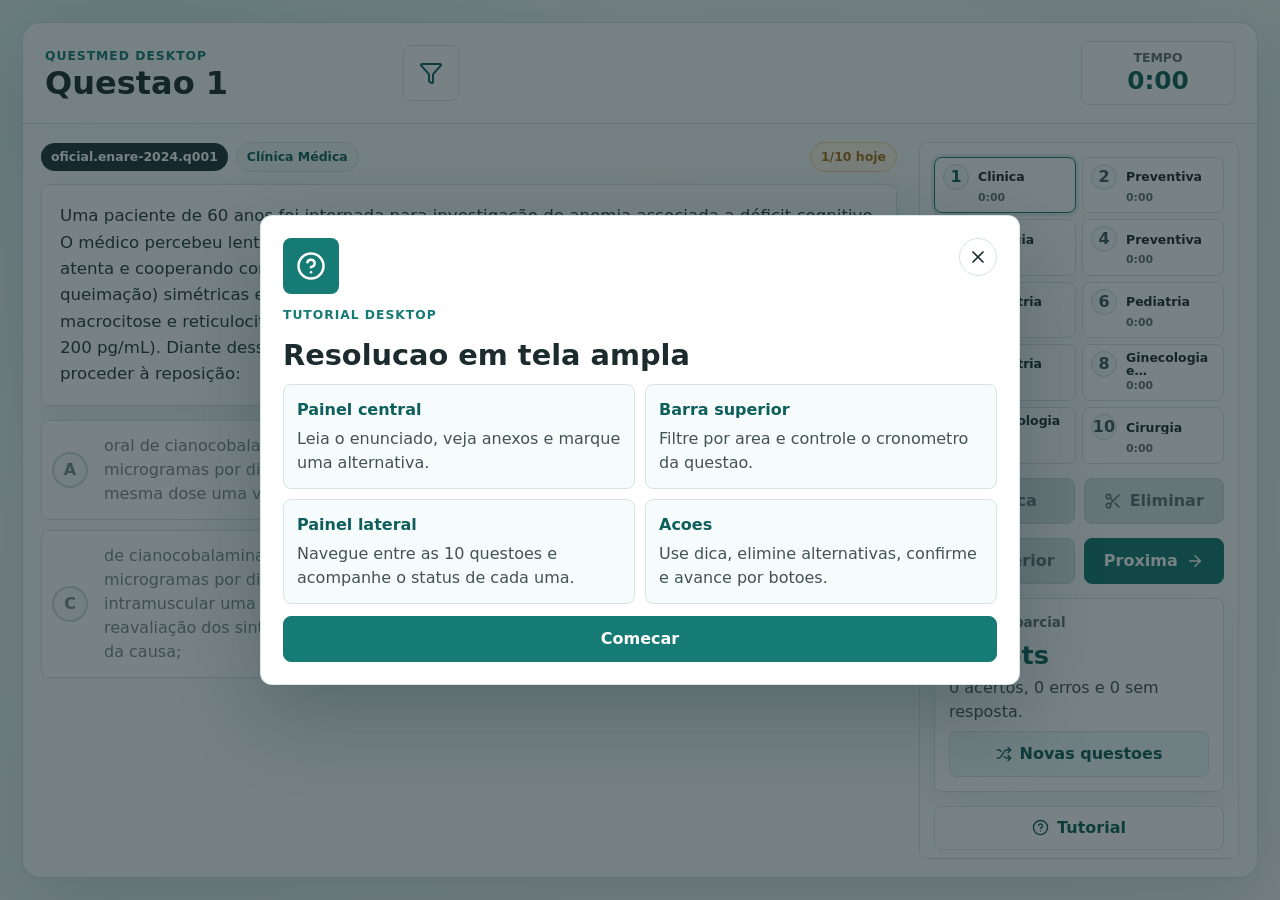
==== docs/desktop/index.html @ 98b10a4d "Add files via upload" ====
<!doctype html>
<html lang="pt-BR">
  <head>
    <meta charset="UTF-8" />
    <meta name="viewport" content="width=device-width, initial-scale=1.0, viewport-fit=cover" />
    <meta name="theme-color" content="#f7fbfb" />
    <title>QuestMED</title>
    <script type="module" crossorigin src="../assets/index-DhDldPSs.js"></script>
    <link rel="stylesheet" crossorigin href="../assets/index-qdGxfHMU.css">
  </head>
  <body>
    <div id="root"></div>
  </body>
</html>
---- docs/assets/index-qdGxfHMU.css ----
:root{color:#1c2b2e;background:#eef6f5;font-family:Inter,ui-sans-serif,system-ui,-apple-system,BlinkMacSystemFont,Segoe UI,sans-serif;font-synthesis:none;line-height:1.5;text-rendering:optimizeLegibility;-webkit-font-smoothing:antialiased;--bg: #f7fbfb;--panel: #ffffff;--panel-strong: #edf7f5;--ink: #1c2b2e;--muted: #607174;--line: #d6e5e2;--primary: #167a75;--primary-dark: #0e5f5c;--success: #1f8a5b;--danger: #c94b4b;--warning: #a66f17;--shadow: 0 24px 70px rgba(24, 73, 78, .16)}*{box-sizing:border-box}html,body,#root{height:100%;min-height:100%;overflow:hidden}body{margin:0;position:fixed;width:100%}button{cursor:pointer;font:inherit}button:disabled{cursor:not-allowed}a,summary,[role=button],[role=menuitemradio],input[type=checkbox],input[type=radio],input[type=range],select{cursor:pointer}input,textarea{cursor:text}.secure-surface{-webkit-touch-callout:none;-webkit-user-select:none;user-select:none}.app-shell{height:100dvh;min-height:100dvh;background:radial-gradient(circle at top left,rgba(54,170,157,.18),transparent 34rem),linear-gradient(145deg,#f6fbfb,#edf6f3 48%,#f8faf8);color:var(--ink);display:flex;justify-content:center;padding:0}.phone-stage{width:min(100%,460px);height:100dvh;min-height:0;background:var(--bg);display:flex;flex-direction:column;position:relative;overflow:hidden;padding:calc(14px + env(safe-area-inset-top)) 18px calc(22px + env(safe-area-inset-bottom));overscroll-behavior:contain;touch-action:pan-y}.topbar{display:flex;align-items:flex-start;justify-content:space-between;gap:10px;padding-top:4px;flex:0 0 auto}.eyebrow{color:var(--primary);font-size:.77rem;font-weight:800;letter-spacing:.08em;margin:0 0 2px;text-transform:uppercase}h1,h2{letter-spacing:0;margin:0}h1{font-size:1.95rem;line-height:1}h2{font-size:1.35rem;line-height:1.15}.floating-tools{align-items:center;display:grid;gap:6px;grid-template-columns:40px 40px 40px minmax(88px,auto);flex:0 0 auto;z-index:2}.floating-tool-button,.timer-card{align-items:center;background:#ffffffc2;-webkit-backdrop-filter:blur(14px);backdrop-filter:blur(14px);border:1px solid rgba(214,229,226,.88);border-radius:8px;box-shadow:0 10px 26px #1f68691a;color:var(--primary-dark);display:flex;justify-content:center;min-height:46px;padding:8px 10px}.floating-tool-button{aspect-ratio:1;min-width:0;position:relative;transition:background .16s ease,border-color .16s ease,color .16s ease,transform .16s ease}.floating-tool-button:disabled{color:#a5b3b4;opacity:.62}.floating-tool-button:not(:disabled):active{transform:translateY(1px)}.floating-tool-button.active{background:#e5f5f3;border-color:#77bcb6;color:var(--primary-dark)}.help-tool-button{background:#f8fbfb;color:#40595d}.timer-card{font-size:1.05rem;font-weight:800;gap:6px;min-width:92px;position:relative;transition:background .16s ease,border-color .16s ease,color .16s ease,transform .16s ease;z-index:2}.timer-card.expired{color:var(--danger)}.timer-card.paused{background:var(--primary);border-color:var(--primary);color:#fff}.timer-card:not(:disabled):active{transform:translateY(1px)}.question-feed{flex:1;min-height:0;overflow:hidden;position:relative}.question-feed:after{background:#f7fbfb2e;content:"";inset:0;opacity:0;pointer-events:none;position:absolute;transition:opacity .12s ease;z-index:3}.question-feed-track{height:100%;position:relative;transition:filter .12s ease,opacity .12s ease;will-change:transform}.phone-stage.is-feed-moving .question-feed:after{opacity:1}.phone-stage.is-feed-moving .question-feed-track{filter:blur(3px);opacity:.88}.phone-stage.is-timer-paused .feed-page.active .topbar>div:first-child,.phone-stage.is-timer-paused .feed-page.active .floating-tool-button,.phone-stage.is-timer-paused .feed-page.active .question-page-scroll{filter:blur(4px);opacity:.48;pointer-events:none}.phone-stage.is-timer-paused .feed-page.active .timer-card{box-shadow:0 18px 46px #167a754d;font-size:1.35rem;gap:10px;left:50%;min-height:74px;min-width:174px;opacity:1;padding:18px 24px;position:fixed;top:50%;transform:translate(-50%,-50%);z-index:35}.phone-stage.is-timer-paused .feed-page.active .timer-card svg{height:26px;width:26px}.feed-page-slot{inset:0;position:absolute}.feed-page{display:flex;flex-direction:column;height:100%;min-height:0}.feed-page.neighbor{pointer-events:none}.result-feed-page{background:var(--bg)}.question-page-scroll{flex:1;height:auto;min-height:0;overflow-y:auto;overscroll-behavior:contain;padding-bottom:calc(10px + env(safe-area-inset-bottom));padding-top:12px;scrollbar-width:none;touch-action:pan-y}.question-page-scroll::-webkit-scrollbar{display:none}.area-filter-control{align-items:center;display:flex;gap:5px;margin:0 -4px 12px;overflow-x:auto;padding:0 4px 4px;scrollbar-width:none}.area-filter-control::-webkit-scrollbar{display:none}.area-filter-icon{align-items:center;background:#ffffffe0;border:1px solid var(--line);border-radius:8px;color:var(--primary-dark);display:inline-flex;flex:0 0 auto;height:34px;justify-content:center;width:32px}.area-filter-control button{background:#ffffffd1;border:1px solid var(--line);border-radius:8px;color:#40595d;flex:0 0 auto;font-size:.78rem;font-weight:800;line-height:1;min-height:34px;padding:9px 8px;transition:background .16s ease,border-color .16s ease,color .16s ease,transform .16s ease;white-space:nowrap}.area-filter-control button:not(:disabled):active{transform:translateY(1px)}.area-filter-control button.active{background:var(--primary);border-color:var(--primary);color:#fff}.result-page-scroll{display:flex;flex:1;flex-direction:column;gap:16px;min-height:0;overflow-y:auto;overscroll-behavior:contain;padding-bottom:calc(10px + env(safe-area-inset-bottom));scrollbar-width:none;touch-action:pan-y}.result-page-scroll::-webkit-scrollbar{display:none}.meta-row{align-items:center;display:flex;flex-wrap:wrap;gap:8px;margin:0 0 14px}.id-pill,.theme-pill,.area-pill,.progress-pill,.hint-penalty-pill{border-radius:999px;font-size:.78rem;font-weight:750;line-height:1;padding:8px 10px;white-space:nowrap}.id-pill{background:#1d3437;color:#fff}.theme-pill{background:#e9f8f4;border:1px solid #b9ded5;color:#0d6658}.area-pill{background:var(--panel-strong);border:1px solid var(--line);color:var(--primary-dark)}.progress-pill{background:#fff6e6;border:1px solid #efd49c;color:var(--warning);margin-left:auto}.hint-penalty-pill{background:#fff4df;border:1px solid #efc878;color:#8c5a08}.question-card{background:var(--panel);border:1px solid var(--line);border-radius:8px;box-shadow:0 14px 36px #1d535314;color:#243c40;font-size:1.02rem;margin-bottom:18px;padding:18px}.question-card p{margin:0}.options-list{display:grid;gap:12px}.option-button{align-items:center;background:#fff;border:1px solid var(--line);border-radius:8px;color:var(--ink);display:grid;grid-template-columns:46px 1fr;min-height:72px;padding:12px 14px 12px 10px;text-align:left;transition:border-color .16s ease,box-shadow .16s ease,transform .16s ease,background .16s ease;width:100%}.option-button:not(:disabled):active{transform:scale(.99)}.option-button.selected{background:#edf8f7;border-color:var(--primary);box-shadow:0 0 0 3px #167a7524}.option-button.correct{background:#eef9f2;border-color:var(--success);box-shadow:0 0 0 3px #1f8a5b24}.option-button.incorrect{background:#fff1f1;border-color:var(--danger);box-shadow:0 0 0 3px #c94b4b1f}.option-button.eliminated{background:#f1f4f4;color:#8b9a9d;opacity:.64;text-decoration:line-through}.option-button.locked:not(.correct):not(.incorrect){color:#78898c}.option-letter{align-items:center;aspect-ratio:1;background:#f4faf9;border:2px solid #c9dcda;border-radius:50%;display:inline-flex;font-weight:850;justify-content:center;width:36px}.selected .option-letter,.correct .option-letter{background:var(--primary);border-color:var(--primary);color:#fff}.incorrect .option-letter{background:var(--danger);border-color:var(--danger);color:#fff}.feedback-zone{display:grid;gap:10px;margin-top:16px;scroll-margin-top:90px}.result-card,.score-mini-card,.video-prompt-card,.explanation-card,.score-card{background:#fff;border:1px solid var(--line);border-radius:8px;box-shadow:0 12px 28px #1d535314;padding:14px}.result-card{align-items:center;display:flex;gap:12px}.result-card.correct{color:var(--success)}.result-card.incorrect{color:var(--danger)}.result-card.expired{color:var(--warning)}.result-card p{align-items:center;color:var(--ink);display:grid;gap:10px;grid-template-columns:auto 1fr;margin:0;width:100%}.result-badge{border-radius:6px;color:#fff;display:inline-block;font-size:1.05rem;font-weight:900;letter-spacing:0;line-height:1;min-width:138px;padding:12px 16px;text-align:center}.result-card p span{min-width:0}.result-badge.correct{background:var(--success)}.result-badge.incorrect{background:var(--danger)}.result-badge.neutral{background:var(--warning)}.score-mini-card{align-items:center;display:flex;justify-content:space-between;gap:12px}.score-mini-card span{color:var(--muted);font-size:.88rem}.score-mini-card strong{color:var(--primary-dark)}.video-prompt-card{align-items:center;display:flex;gap:12px;justify-content:space-between}.video-prompt-card strong{color:var(--ink);font-size:1.05rem;line-height:1.2;min-width:0}.video-prompt-card button,.primary-wide-button{align-items:center;border:1px solid var(--line);border-radius:8px;display:inline-flex;font-weight:800;gap:8px;justify-content:center;min-height:44px;padding:10px 12px}.video-prompt-card button,.primary-wide-button{background:var(--primary);border-color:var(--primary);color:#fff}.secondary-wide-button{align-items:center;background:#fff;border:1px solid var(--line);border-radius:8px;color:var(--primary-dark);display:inline-flex;font-weight:800;gap:8px;justify-content:center;min-height:44px;padding:10px 12px}.video-prompt-card button{flex:0 0 auto;min-width:150px}.video-prompt-card button:disabled{background:#d7e4e2;border-color:#c6d7d4;color:#607174;cursor:not-allowed}.explanation-text{display:grid;gap:10px}.explanation-card p{color:#425356;font-size:.98rem;line-height:1.58;margin:0}.explanation-card strong{color:var(--ink)}.floating-confirm-button{align-items:center;background:var(--primary);border-color:var(--primary);border-radius:999px;border-style:solid;border-width:1px;bottom:calc(18px + env(safe-area-inset-bottom));box-shadow:0 14px 34px #167a7542;color:#fff;display:inline-flex;justify-content:center;min-height:64px;padding:0;position:fixed;right:calc(18px + env(safe-area-inset-right));width:64px;z-index:12}.floating-confirm-button:disabled{background:#d7e4e2;border-color:#c6d7d4;color:#607174;cursor:not-allowed}.first-question-scroll-hint{align-items:center;animation:firstQuestionHintIn .42s ease-out both;background:#1d3437f0;border:1px solid rgba(255,255,255,.16);border-radius:8px;bottom:calc(18px + env(safe-area-inset-bottom));box-shadow:0 18px 44px #122b2e47;color:#fff;display:grid;gap:2px;justify-items:center;left:50%;max-width:calc(100% - 36px);min-width:188px;padding:13px 16px 12px;pointer-events:none;position:fixed;transform:translate(-50%);z-index:34}.second-question-scroll-hint{bottom:auto;top:calc(18px + env(safe-area-inset-top))}.first-question-scroll-hint strong{font-size:.94rem;line-height:1.1}.first-question-scroll-hint p{color:#ffffffc7;font-size:.78rem;font-weight:700;line-height:1.1;margin:0}.scroll-hint-phone{align-items:center;border:2px solid rgba(255,255,255,.72);border-radius:999px;display:flex;height:44px;justify-content:center;margin-bottom:4px;width:24px}.scroll-hint-phone span{background:#fff;border-radius:999px;height:8px;width:8px}.scroll-hint-up span{animation:firstQuestionScrollDotUp 1.15s ease-in-out infinite}.scroll-hint-down span{animation:firstQuestionScrollDotDown 1.15s ease-in-out infinite}@keyframes firstQuestionHintIn{0%{opacity:0;transform:translate(-50%,12px) scale(.96)}to{opacity:1;transform:translate(-50%) scale(1)}}@keyframes firstQuestionScrollDotUp{0%,to{opacity:.58;transform:translateY(12px)}48%{opacity:1;transform:translateY(-12px)}}@keyframes firstQuestionScrollDotDown{0%,to{opacity:.58;transform:translateY(-12px)}48%{opacity:1;transform:translateY(12px)}}.tutorial-layer{inset:0;pointer-events:auto;position:fixed;z-index:80}.tutorial-dim{background:#0c1e219e;inset:0;position:absolute}.tutorial-target-ring{border:2px solid #ffffff;border-radius:14px;box-shadow:0 0 0 9999px #0c1e218a,0 0 0 7px #2ca7a03d,0 18px 48px #0616184d;pointer-events:none;position:fixed;transition:height .18s ease,left .18s ease,top .18s ease,width .18s ease;z-index:82}.tutorial-card{background:#fff;border:1px solid rgba(214,229,226,.98);border-radius:8px;box-shadow:0 26px 70px #071a1c4d;color:var(--ink);display:grid;gap:10px;max-width:calc(100vw - 32px);padding:16px;position:fixed;width:340px;z-index:84}.tutorial-step-count{color:var(--primary);font-size:.76rem;font-weight:900;line-height:1}.tutorial-card h2{color:var(--ink);font-size:1.25rem}.tutorial-card p{color:#425356;font-size:.95rem;line-height:1.45;margin:0}.tutorial-actions{align-items:center;display:flex;gap:10px;justify-content:space-between;margin-top:4px}.tutorial-actions div{display:flex;gap:8px}.tutorial-text-button,.tutorial-secondary-button,.tutorial-primary-button{border-radius:8px;font-weight:850;min-height:40px;padding:8px 12px}.tutorial-text-button{background:transparent;border:0;color:var(--muted)}.tutorial-secondary-button{background:#f3f8f7;border:1px solid var(--line);color:var(--primary-dark)}.tutorial-secondary-button:disabled{color:#9aabad;cursor:not-allowed}.tutorial-primary-button{background:var(--primary);border:1px solid var(--primary);color:#fff}.tutorial-swipe-gesture{align-items:center;border:2px solid rgba(255,255,255,.96);border-radius:999px;display:flex;height:112px;justify-content:center;left:50%;pointer-events:none;position:fixed;top:50%;transform:translate(-50%,-50%);width:52px;z-index:83}.tutorial-swipe-gesture span{background:#fff;border-radius:999px;height:18px;width:18px;animation:tutorialSwipe 1.3s ease-in-out infinite}@keyframes tutorialSwipe{0%,to{transform:translateY(28px)}48%{transform:translateY(-28px)}}.modal-backdrop{align-items:center;background:#13252775;display:flex;inset:0;justify-content:center;padding:18px;position:fixed;z-index:30}.hint-modal,.video-modal{background:#fff;border:1px solid rgba(218,233,230,.95);border-radius:8px;box-shadow:0 28px 80px #0d262842;color:var(--ink)}.hint-modal{display:grid;gap:18px;max-width:380px;padding:26px 28px 28px;text-align:left;width:min(100%,380px)}.hint-modal-header{align-items:center;border-bottom:2px solid var(--line);display:flex;gap:14px;padding-bottom:16px}.hint-modal-header svg{color:var(--warning);flex:0 0 auto}.hint-modal-header h2,.hint-modal p{margin:0}.hint-modal-header h2{color:var(--warning);font-size:2.35rem;line-height:1}.hint-modal p{color:#425356;font-size:1rem;line-height:1.62}.video-modal{display:grid;gap:12px;max-height:calc(100vh - 32px);padding:14px;position:relative;width:min(100%,360px)}.close-modal-button{align-items:center;background:#ffffffe6;border:1px solid var(--line);border-radius:999px;color:var(--ink);display:inline-flex;height:38px;justify-content:center;position:absolute;right:22px;top:22px;width:38px;z-index:2}.video-frame-wrap{aspect-ratio:9 / 16;background:#0f2023;border-radius:8px;min-height:320px;overflow:hidden;width:100%}.video-frame-wrap iframe{border:0;height:100%;width:100%}.security-toast{align-items:center;background:#1d3437f0;border:1px solid rgba(255,255,255,.18);border-radius:8px;box-shadow:0 16px 36px #142b2d47;color:#fff;display:flex;gap:10px;left:50%;max-width:calc(100vw - 32px);padding:12px 14px;position:fixed;top:calc(78px + env(safe-area-inset-top));transform:translate(-50%);width:min(420px,calc(100vw - 32px));z-index:40}.security-toast span{font-size:.9rem}.classroom-shell{background:linear-gradient(180deg,#f7fbfbf0,#edf6f3fa),radial-gradient(circle at 12% 0%,rgba(22,122,117,.14),transparent 32rem);color:var(--ink);height:100dvh;overflow-y:auto;padding:24px}.classroom-dashboard{display:grid;gap:18px;margin:0 auto;max-width:1180px;padding-bottom:34px;position:relative}.classroom-header .stats-title-row{justify-content:center}.classroom-header .stats-title-row>div{display:grid;gap:2px}.classroom-search-panel{grid-template-columns:minmax(180px,auto) 1fr}.classroom-layout{align-items:start;display:grid;gap:14px;grid-template-columns:minmax(300px,.88fr) minmax(0,1.45fr)}.classroom-question-list-panel{display:flex;flex-direction:column;max-height:calc(100dvh - 206px);overflow:hidden;padding:16px;position:sticky;top:18px}.classroom-list-header{align-items:center;display:flex;gap:12px;justify-content:space-between;margin-bottom:12px}.classroom-list-header h2{font-size:1.12rem}.classroom-list-header span{color:var(--muted);font-size:.82rem;font-weight:800}.classroom-question-list{display:grid;gap:8px;min-height:0;overflow-y:auto;padding-right:4px}.classroom-question-list button{background:#f8fbfb;border:1px solid var(--line);border-radius:8px;color:var(--ink);display:grid;gap:4px;min-height:92px;padding:12px;text-align:left}.classroom-question-list button.selected,.classroom-question-list button:hover{background:#edf8f7;border-color:#77bcb6;box-shadow:0 0 0 3px #167a751c}.classroom-question-list strong{color:var(--primary-dark);font-size:.95rem}.classroom-question-list span{color:var(--warning);font-size:.78rem;font-weight:850}.classroom-question-list em{color:#425356;display:-webkit-box;font-size:.87rem;font-style:normal;line-height:1.35;overflow:hidden;-webkit-box-orient:vertical;-webkit-line-clamp:2}.classroom-question-workspace{min-width:0}.classroom-question-card{font-size:1.05rem;line-height:1.65}.classroom-options-list .option-button{min-height:82px}.classroom-feedback-zone{margin-bottom:86px}.classroom-explanation-button{justify-self:start;min-width:188px}.classroom-explanation-available{background:#e9fbf3;border-color:#0f766e38;color:#0f766e}.classroom-explanation-pending{background:#fff7e8;border-color:#a66f1742;color:#9a5d05}.classroom-statistics-card{display:grid;gap:12px}.classroom-statistics-card h2{font-size:1.08rem}.classroom-confirm-button{right:max(calc((100vw - 1180px)/2 + 24px),24px)}.classroom-discussion-backdrop{background:#13252761;inset:0;padding:0;position:fixed;z-index:90}.classroom-discussion-modal{background:#fff;color:var(--ink);height:100dvh;overflow-y:auto;position:relative;width:100vw}.classroom-discussion-modal .close-modal-button{right:calc(18px + env(safe-area-inset-right));top:calc(18px + env(safe-area-inset-top))}.classroom-discussion-content{display:grid;gap:18px;margin:0 auto;max-width:980px;padding:max(72px,calc(42px + env(safe-area-inset-top))) 24px 44px}.classroom-discussion-header{display:grid;gap:10px}.classroom-discussion-header h2{color:var(--ink);font-size:clamp(2rem,5vw,4rem);line-height:1.02;max-width:820px}.classroom-discussion-header p{color:#425356;font-size:1.08rem;line-height:1.65;margin:0;max-width:760px}.classroom-explanation-tags{display:flex;flex-wrap:wrap;gap:8px}.classroom-explanation-tags span{background:#eef8f8;border:1px solid rgba(33,115,112,.18);border-radius:999px;color:var(--primary-dark);font-size:.82rem;font-weight:800;line-height:1;padding:8px 11px}.classroom-discussion-grid{display:grid;gap:12px}.classroom-discussion-section{align-items:start;background:#f8fbfb;border:1px solid var(--line);border-radius:8px;display:grid;gap:14px;grid-template-columns:46px 1fr;padding:18px}.classroom-discussion-section>span{align-items:center;aspect-ratio:1;background:var(--primary);border-radius:50%;color:#fff;display:inline-flex;font-weight:900;justify-content:center;width:42px}.classroom-discussion-section h3{color:var(--primary-dark);font-size:1.14rem;line-height:1.2;margin:0 0 6px}.classroom-discussion-section p{color:#425356;line-height:1.62;margin:0}.classroom-discussion-note{background:#fff7e8;border:1px solid rgba(166,111,23,.26);border-radius:8px;color:#5c3d09;display:grid;gap:4px;padding:16px}.classroom-discussion-note strong{color:var(--warning)}.classroom-discussion-note p{margin:0}.classroom-discussion-empty{background:#f8fbfb;border-color:var(--line);color:#425356}.classroom-discussion-empty strong{color:var(--primary-dark)}.finished-stage{gap:16px;overflow:hidden}.finish-hero{align-items:center;display:flex;gap:14px;padding-top:24px}.finish-hero strong{color:var(--primary-dark);font-size:1.75rem;line-height:1}.finish-icon{align-items:center;background:#e6f6f3;border:1px solid #b9dfda;border-radius:8px;color:var(--primary);display:inline-flex;height:58px;justify-content:center;width:58px}.summary-grid{display:grid;gap:10px;grid-template-columns:repeat(2,1fr)}.summary-grid div{background:#fff;border:1px solid var(--line);border-radius:8px;box-shadow:0 12px 28px #1d535314;display:grid;gap:2px;padding:16px}.summary-grid strong{color:var(--primary-dark);font-size:1.7rem;line-height:1}.summary-grid span,.score-card p,.score-card span{color:var(--muted)}.score-card{display:grid;gap:6px}.score-card p,.score-card span{margin:0}.score-card strong{color:var(--primary-dark);font-size:2rem}.finish-actions{display:grid;gap:10px;grid-template-columns:repeat(3,minmax(0,1fr));padding-bottom:calc(4px + env(safe-area-inset-bottom))}.finish-actions .primary-wide-button,.finish-actions .secondary-wide-button{font-size:.86rem;line-height:1.12;min-width:0;padding-inline:8px}@media(hover:hover)and (pointer:fine){.floating-tool-button:after{background:#1d3437;border-radius:8px;color:#fff;content:attr(data-tooltip);font-size:.78rem;font-weight:700;left:50%;line-height:1.25;opacity:0;padding:8px 10px;pointer-events:none;position:absolute;top:calc(100% + 10px);transform:translate(-50%,-6px);transition:opacity .14s ease,transform .14s ease;width:190px;z-index:20}.floating-tool-button:hover:after{opacity:1;transform:translate(-50%)}}@media(min-width:700px){.app-shell{padding:28px}.phone-stage{border:1px solid rgba(194,216,212,.9);border-radius:32px;box-shadow:var(--shadow);height:calc(100dvh - 56px);min-height:0}.floating-confirm-button{bottom:calc(46px + env(safe-area-inset-bottom));right:max(calc((100vw - 430px)/2 + 18px),18px)}.classroom-confirm-button{bottom:calc(28px + env(safe-area-inset-bottom));right:calc(24px + env(safe-area-inset-right))}}@media(max-width:699px){.phone-stage{padding-top:max(calc(10px + env(safe-area-inset-top)),24px);padding-bottom:max(calc(12px + env(safe-area-inset-bottom)),18px)}}@media(max-width:360px){.phone-stage{padding-left:14px;padding-right:14px}h1{font-size:1.9rem}.floating-tools{gap:5px;grid-template-columns:36px 36px 36px minmax(82px,auto)}.floating-tool-button,.timer-card{min-height:42px;padding-left:8px;padding-right:8px}.option-button{grid-template-columns:42px 1fr;padding-right:12px}.prompt-actions{grid-template-columns:1fr}}.stats-app-shell{background:linear-gradient(180deg,#f7fbfbf0,#edf6f3fa),radial-gradient(circle at 12% 0%,rgba(22,122,117,.14),transparent 32rem);color:var(--ink);height:100dvh;overflow-y:auto;padding:24px}.stats-dashboard{display:grid;gap:18px;margin:0 auto;max-width:1120px;padding-bottom:34px}.stats-header{align-items:center;display:grid;gap:14px;grid-template-columns:auto 1fr auto}.stats-back-link,.stats-header-actions{display:flex;gap:10px;justify-content:flex-end}.stats-refresh-button,.stats-pdf-button{align-items:center;border-radius:8px;display:inline-flex;font-weight:850;gap:8px;min-height:42px;padding:9px 12px;text-decoration:none}.stats-back-link{background:#fff;border:1px solid var(--line);color:var(--primary-dark)}.stats-refresh-button{background:var(--primary);border:1px solid var(--primary);color:#fff}.stats-pdf-button{background:#fff;border:1px solid var(--line);color:var(--primary-dark)}.stats-pdf-button.visual{background:#e6f6f3;border-color:#b9dfda}.stats-pdf-button:disabled{color:#9aabad;cursor:not-allowed;opacity:.62}.stats-title-row{align-items:center;display:flex;gap:14px;justify-content:center;min-width:0}.stats-title-row h1{color:var(--ink);font-size:2.4rem}.stats-title-icon{align-items:center;background:#e6f6f3;border:1px solid #b9dfda;border-radius:8px;color:var(--primary);display:inline-flex;height:58px;justify-content:center;width:58px}.stats-state-card,.stats-filter-panel,.stats-panel,.stats-card{background:#fff;border:1px solid var(--line);border-radius:8px;box-shadow:0 14px 36px #1d535314}.stats-state-card{align-items:center;color:var(--primary-dark);display:flex;gap:14px;padding:18px}.stats-state-card.danger{color:var(--danger)}.stats-state-card h2,.stats-state-card p{margin:0}.stats-state-card h2{color:var(--ink);font-size:1.2rem}.stats-state-card p{color:var(--muted)}.stats-loading-icon{animation:statsSpin .95s linear infinite}@keyframes statsSpin{to{transform:rotate(360deg)}}.stats-filter-panel{align-items:end;display:grid;gap:12px;grid-template-columns:minmax(120px,auto) repeat(3,minmax(0,1fr));padding:14px}.stats-filter-title{align-items:center;color:var(--primary-dark);display:inline-flex;gap:8px;min-height:42px}.stats-filter-panel label{display:grid;gap:6px}.stats-filter-panel label span{color:var(--muted);font-size:.82rem;font-weight:800}.stats-filter-panel select{background:#f8fbfb;border:1px solid var(--line);border-radius:8px;color:var(--ink);font:inherit;min-height:42px;min-width:0;padding:8px 10px;width:100%}.question-search-panel{align-items:end;background:#fff;border:1px solid var(--line);border-radius:8px;box-shadow:0 14px 36px #1d535314;display:grid;gap:12px;grid-template-columns:minmax(150px,auto) 1fr;padding:14px}.question-search-panel label{display:grid;gap:6px}.question-search-panel label span{color:var(--muted);font-size:.82rem;font-weight:800}.question-search-panel input{background:#f8fbfb;border:1px solid var(--line);border-radius:8px;color:var(--ink);font:inherit;min-height:42px;min-width:0;padding:8px 10px;width:100%}.stats-card-grid{display:grid;gap:12px;grid-template-columns:repeat(6,minmax(0,1fr))}.stats-card{display:grid;gap:4px;min-width:0;padding:16px}.stats-card span{color:var(--muted);font-size:.86rem;font-weight:750}.stats-card strong{color:var(--primary-dark);font-size:1.85rem;line-height:1}.stats-panel-grid{display:grid;gap:14px;grid-template-columns:repeat(3,minmax(0,1fr))}.stats-panel{min-width:0;padding:16px}.stats-panel h2{font-size:1.15rem;margin-bottom:12px}.stats-empty-line{color:var(--muted);margin:0}.stats-table-wrap{overflow-x:auto}.stats-table{border-collapse:collapse;font-size:.92rem;width:100%}.stats-table th,.stats-table td{border-bottom:1px solid var(--line);padding:10px 8px;text-align:left;vertical-align:top}.stats-table th{color:var(--muted);font-size:.78rem;text-transform:uppercase}.stats-table td:first-child{color:var(--ink);font-weight:800}.stats-table tr:last-child td{border-bottom:0}.question-analytics-grid{align-items:start;display:grid;gap:14px;grid-template-columns:minmax(0,1.15fr) minmax(320px,.85fr)}.question-stats-panel{display:flex;flex-direction:column;max-height:72vh;overflow:hidden}.question-stats-panel .stats-table-wrap{flex:1;min-height:0;overflow:auto;padding-right:4px;scrollbar-gutter:stable}.question-stats-table thead th{background:#fff;position:sticky;top:0;z-index:1}.question-stats-table tbody tr{cursor:pointer}.question-stats-table tbody tr.selected,.question-stats-table tbody tr:hover{background:#edf8f7}.question-detail-panel{display:grid;gap:14px;position:sticky;top:18px}.question-detail-header{align-items:start;display:flex;gap:12px;justify-content:space-between}.question-detail-header h2{font-size:1rem;overflow-wrap:anywhere}.question-correct-pill{background:#e6f6f3;border:1px solid #b9dfda;border-radius:999px;color:var(--primary-dark);flex:0 0 auto;font-size:.82rem;font-weight:900;padding:8px 10px}.question-detail-meta{display:flex;flex-wrap:wrap;gap:8px}.question-detail-meta span{background:#f3f8f7;border:1px solid var(--line);border-radius:999px;color:var(--primary-dark);font-size:.78rem;font-weight:800;padding:7px 9px}.question-detail-statement{color:#425356;font-size:.94rem;line-height:1.5;margin:0;max-height:148px;overflow-y:auto}.question-detail-grid{display:grid;gap:10px;grid-template-columns:repeat(2,minmax(0,1fr))}.question-detail-grid .stats-card{box-shadow:none;padding:12px}.question-detail-grid .stats-card strong{font-size:1.35rem}.option-distribution{display:grid;gap:10px}.option-distribution-row{align-items:center;display:grid;gap:10px;grid-template-columns:34px 1fr}.option-distribution-row>span{align-items:center;aspect-ratio:1;background:#f4faf9;border:2px solid #c9dcda;border-radius:50%;display:inline-flex;font-weight:900;justify-content:center;width:34px}.option-distribution-row>span.correct{background:var(--primary);border-color:var(--primary);color:#fff}.option-distribution-row div{align-items:center;background:#f3f8f7;border-radius:8px;display:grid;gap:8px;grid-template-columns:42px 56px 1fr;overflow:hidden;padding:8px;position:relative}.option-distribution-row strong,.option-distribution-row em{position:relative;z-index:1}.option-distribution-row em{color:var(--muted);font-style:normal;font-weight:750}.option-distribution-row i{background:#167a752e;border-radius:6px;bottom:6px;left:106px;position:absolute;top:6px}.question-option-list{display:grid;gap:8px}.question-option-list p{align-items:start;background:#f8fbfb;border:1px solid var(--line);border-radius:8px;display:grid;gap:8px;grid-template-columns:28px 1fr;margin:0;padding:10px}.question-option-list p.correct{background:#eef9f2;border-color:#1f8a5b5c}.question-option-list strong{color:var(--primary-dark)}.question-option-list span{color:#425356;font-size:.88rem;line-height:1.45}.hardest-question-panel{display:grid;gap:12px}.hardest-question-list{display:grid;gap:8px}.hardest-question-list button{align-items:center;background:#f8fbfb;border:1px solid var(--line);border-radius:8px;color:var(--ink);display:flex;gap:12px;justify-content:space-between;min-height:44px;padding:10px 12px;text-align:left}.hardest-question-list span{font-weight:800;overflow-wrap:anywhere}.hardest-question-list strong{color:var(--danger);flex:0 0 auto}.editor-login-panel{justify-self:center;max-width:480px;width:100%}.editor-login-header{align-items:center;color:var(--primary-dark);display:flex;gap:12px;margin-bottom:16px}.editor-login-header h2{margin:0}.editor-login-form{display:grid;gap:12px}.editor-login-form label,.editor-field{display:grid;gap:7px}.editor-login-form label span,.editor-field span{color:var(--muted);font-size:.82rem;font-weight:800}.editor-login-form input,.editor-field input,.editor-field select,.editor-field textarea{background:#f8fbfb;border:1px solid var(--line);border-radius:8px;color:var(--ink);font:inherit;min-height:42px;padding:10px 12px;width:100%}.editor-field textarea{line-height:1.45;resize:vertical}.editor-search-panel{grid-template-columns:minmax(120px,auto) minmax(0,1fr) auto}.validator-search-panel{grid-template-columns:minmax(120px,auto) minmax(240px,1fr) minmax(140px,.34fr) minmax(150px,.34fr) auto}.validator-search-panel select{background:#f8fbfb;border:1px solid var(--line);border-radius:8px;color:var(--ink);font:inherit;min-height:42px;padding:10px 12px;width:100%}.editor-dirty-pill{align-self:end;background:#f8fbfb;border:1px solid var(--line);border-radius:999px;color:var(--muted);font-size:.82rem;font-weight:850;min-height:42px;padding:10px 12px;white-space:nowrap}.editor-dirty-pill.active{background:#fff7e8;border-color:#a66f1757;color:var(--warning)}.editor-workspace-grid{align-items:start;display:grid;gap:14px;grid-template-columns:minmax(320px,.82fr) minmax(0,1.4fr)}.validator-workspace-grid{grid-template-columns:minmax(360px,.9fr) minmax(0,1.5fr)}.editor-question-list-panel{display:flex;flex-direction:column;max-height:74vh;overflow:hidden}.editor-question-list-panel .stats-table-wrap{flex:1;min-height:0;overflow:auto}.editor-form-panel{display:grid;gap:14px}.editor-form-header{align-items:center;display:flex;gap:12px;justify-content:space-between}.editor-form-header h2{font-size:1.3rem;margin:0;overflow-wrap:anywhere}.editor-form-success,.editor-form-error{align-items:center;border-radius:8px;display:flex;gap:8px;margin:0;padding:10px 12px}.editor-form-success{background:#eef9f2;color:var(--success);font-weight:800}.editor-form-error{background:#fff0f0;color:var(--danger);font-weight:800}.editor-options-grid{display:grid;gap:12px;grid-template-columns:repeat(2,minmax(0,1fr))}.editor-validation-list{display:flex;flex-wrap:wrap;gap:8px}.editor-validation-list span{background:#fff7e8;border:1px solid rgba(166,111,23,.24);border-radius:999px;color:var(--warning);font-size:.78rem;font-weight:850;padding:6px 9px}.validator-summary-grid{grid-template-columns:repeat(4,minmax(0,1fr))}.validator-status-pill{border-radius:999px;display:inline-flex;font-size:.76rem;font-weight:850;padding:5px 8px;white-space:nowrap}.validator-status-pill.pending{background:#f3f7f7;color:var(--muted)}.validator-status-pill.needs-review{background:#fff7e8;color:var(--warning)}.validator-status-pill.validated{background:#eef9f2;color:var(--success)}.validator-meta span{align-items:center;display:inline-flex}.validator-preview-panel{background:#eef6f5;border-radius:8px;display:grid;gap:14px;padding:0}.validator-preview-statement,.validator-preview-option,.validator-preview-answer{background:#fff;border:1px solid #cde2df;border-radius:8px;box-shadow:0 8px 22px #1f68690a}.validator-preview-statement{color:#243c40;font-size:1.16rem;line-height:1.48;padding:24px;-webkit-user-select:text;user-select:text;white-space:pre-wrap}.validator-preview-options{display:grid;gap:14px}.validator-preview-option{align-items:center;display:grid;gap:12px;grid-template-columns:auto minmax(0,1fr);min-height:82px;padding:16px 14px}.validator-preview-option span{align-items:center;background:#f6fbfb;border:2px solid #bddad6;border-radius:999px;color:#22383c;display:inline-flex;font-size:1.05rem;font-weight:900;height:46px;justify-content:center;width:46px}.validator-preview-option p{color:#253b3f;font-size:1.05rem;line-height:1.38;margin:0;-webkit-user-select:text;user-select:text}.validator-preview-answer{align-items:center;display:flex;justify-content:space-between;min-height:48px;padding:10px 14px}.validator-preview-answer span{color:var(--muted);font-size:.82rem;font-weight:850}.validator-preview-answer strong{align-items:center;background:var(--primary);border-radius:8px;color:#fff;display:inline-flex;font-size:1rem;justify-content:center;min-height:34px;min-width:44px}.validator-image-panel{background:#f8fbfb;border:1px solid var(--line);border-radius:8px;display:grid;gap:12px;padding:12px}.validator-image-preview{background:#fff;border:1px solid var(--line);border-radius:8px;display:grid;min-height:180px;overflow:hidden;place-items:center}.validator-image-preview img{display:block;max-height:360px;max-width:100%;object-fit:contain}.desktop-shell{background:radial-gradient(circle at 10% 0%,rgba(54,170,157,.15),transparent 34rem),linear-gradient(145deg,#f6fbfb,#edf6f3 52%,#f8faf8);color:var(--ink);height:100dvh;overflow:hidden;padding:22px;position:relative}.desktop-stage,.desktop-result-panel,.desktop-empty-state{background:#f7fbfbf0;border:1px solid rgba(194,216,212,.9);border-radius:18px;box-shadow:var(--shadow);height:100%;margin:0 auto;max-width:1440px;min-height:0}.desktop-stage{display:grid;grid-template-rows:auto minmax(0,1fr);overflow:hidden}.desktop-topbar{align-items:center;background:#ffffffb8;border-bottom:1px solid var(--line);display:grid;gap:18px;grid-template-columns:minmax(190px,.72fr) minmax(420px,1.4fr) auto;padding:18px 22px}.desktop-topbar h1{font-size:2rem;line-height:1}.desktop-filter-bar{align-items:center;display:flex;gap:7px;min-width:0;overflow:visible;position:relative}.desktop-filter-bar button,.desktop-filter-toggle,.desktop-timer,.desktop-primary-button,.desktop-secondary-button,.desktop-ghost-button,.desktop-help-button{border-radius:8px}.desktop-filter-toggle{align-items:center;background:#fff;border:1px solid var(--line);color:var(--primary-dark);display:inline-flex;flex:0 0 auto;height:56px;justify-content:center;transition:background .16s ease,border-color .16s ease,box-shadow .16s ease,color .16s ease,transform .16s ease;width:56px}.desktop-filter-toggle[aria-expanded=true]{background:var(--primary);border-color:var(--primary);color:#fff}.desktop-filter-menu{background:#fffffff5;border:1px solid var(--line);border-radius:10px;box-shadow:0 18px 44px #122b2e29;display:flex;gap:7px;left:0;padding:8px;position:absolute;top:calc(100% + 10px);z-index:25}.desktop-filter-menu button{background:#ffffffdb;border:1px solid var(--line);color:#40595d;flex:0 0 auto;font-size:.86rem;font-weight:850;min-height:38px;padding:9px 12px;transition:background .16s ease,border-color .16s ease,box-shadow .16s ease,color .16s ease,transform .16s ease;white-space:nowrap}.desktop-filter-menu button.active{background:var(--primary);border-color:var(--primary);color:#fff}.desktop-timer{align-items:center;background:#fff;border:1px solid var(--line);color:var(--primary-dark);display:grid;font-size:.78rem;font-weight:900;gap:2px;justify-content:center;min-height:64px;min-width:154px;padding:9px 18px;text-align:center}.desktop-filter-toggle:not(:disabled):hover,.desktop-filter-menu button:not(:disabled):hover,.desktop-question-map button:not(:disabled):hover,.desktop-primary-button:not(:disabled):hover,.desktop-secondary-button:not(:disabled):hover,.desktop-ghost-button:not(:disabled):hover,.desktop-help-button:not(:disabled):hover{border-color:#77bcb6;box-shadow:0 12px 24px #1f68691a;transform:translateY(-1px)}.desktop-timer strong{font-size:1.55rem;line-height:1}.desktop-timer span{color:var(--muted);line-height:1;text-transform:uppercase}.desktop-layout{display:grid;gap:18px;grid-template-columns:minmax(0,1fr) 320px;min-height:0;padding:18px}.desktop-question-workspace{display:flex;flex-direction:column;min-height:0;overflow-y:auto;padding-right:4px;scrollbar-color:#b8d2ce transparent}.desktop-meta-row{align-items:center;display:flex;flex-wrap:wrap;gap:8px;margin-bottom:12px}.desktop-question-card{background:var(--panel);border:1px solid var(--line);border-radius:8px;box-shadow:0 14px 36px #1d535314;color:#243c40;font-size:1.04rem;line-height:1.58;margin-bottom:14px;padding:18px}.desktop-question-card p{margin:0}.desktop-options-grid{display:grid;gap:10px;grid-template-columns:repeat(2,minmax(0,1fr))}.desktop-option-button{align-items:center;background:#fff;border:1px solid var(--line);border-radius:8px;color:var(--ink);display:grid;gap:10px;grid-template-columns:42px 1fr;min-height:92px;padding:13px 14px 13px 10px;text-align:left;transition:background .16s ease,border-color .16s ease,box-shadow .16s ease,transform .16s ease;width:100%}.desktop-option-button:not(:disabled):hover{border-color:#77bcb6;box-shadow:0 12px 24px #1f68691a;transform:translateY(-1px)}.desktop-option-button.selected{background:#edf8f7;border-color:var(--primary);box-shadow:0 0 0 3px #167a7524}.desktop-option-button.correct{background:#eef9f2;border-color:var(--success);box-shadow:0 0 0 3px #1f8a5b24}.desktop-option-button.incorrect{background:#fff1f1;border-color:var(--danger);box-shadow:0 0 0 3px #c94b4b1f}.desktop-option-button.eliminated{background:#f1f4f4;color:#8b9a9d;cursor:not-allowed;opacity:.64;text-decoration:line-through}.desktop-option-button.locked:not(.correct):not(.incorrect){color:#78898c;cursor:default}.desktop-feedback-zone{display:grid;gap:10px;margin-top:14px;padding-bottom:8px}.desktop-answer-explanation{display:grid;gap:12px}.desktop-answer-explanation.correct{background:#eef9f2;border-color:var(--success);box-shadow:0 0 0 3px #1f8a5b1f}.desktop-answer-explanation.incorrect{background:#fff1f1;border-color:var(--danger);box-shadow:0 0 0 3px #c94b4b1f}.desktop-answer-message{color:var(--primary-dark);font-size:1.85rem;font-weight:950;line-height:1.05}.desktop-answer-explanation.incorrect .desktop-answer-message{color:var(--danger)}.desktop-side-panel{align-self:stretch;background:#ffffffb3;border:1px solid var(--line);border-radius:8px;display:flex;flex-direction:column;gap:14px;min-height:0;overflow-y:auto;padding:14px}.desktop-question-map{display:grid;gap:6px;grid-template-columns:repeat(2,minmax(0,1fr))}.desktop-question-map button{align-items:center;background:#fff;border:1px solid var(--line);border-radius:8px;color:#40595d;display:grid;gap:0 7px;grid-template-columns:28px minmax(0,1fr);min-height:54px;padding:6px 8px;text-align:left;transition:background .16s ease,border-color .16s ease,box-shadow .16s ease,color .16s ease,transform .16s ease}.desktop-filter-menu button:disabled,.desktop-question-map button:disabled,.desktop-option-button:disabled,.desktop-floating-confirm-button:disabled{cursor:not-allowed}.desktop-question-map button.active{border-color:var(--primary);box-shadow:0 0 0 3px #167a751f;color:var(--primary-dark)}.desktop-question-map button.correct{background:#eef9f2;border-color:#1f8a5b80}.desktop-question-map button.incorrect{background:#fff1f1;border-color:#c94b4b73}.desktop-question-map button.expired{background:#fff7e8;border-color:#a66f1773}.desktop-question-map span{align-items:center;background:#f4faf9;border:1px solid #c9dcda;border-radius:999px;display:inline-flex;font-size:1rem;font-weight:900;height:26px;justify-content:center;line-height:1;width:26px}.desktop-question-map strong{color:var(--ink);display:-webkit-box;font-size:.78rem;line-height:1.08;-webkit-box-orient:vertical;-webkit-line-clamp:2;min-width:0;overflow:hidden}.desktop-question-map small{color:var(--muted);font-size:.68rem;font-weight:750;grid-column:2;overflow:hidden;text-overflow:ellipsis;white-space:nowrap}.desktop-action-stack,.desktop-nav-actions,.desktop-result-actions{display:grid;gap:9px}.desktop-action-stack,.desktop-nav-actions,.desktop-result-actions{grid-template-columns:repeat(2,minmax(0,1fr))}.desktop-result-actions{grid-template-columns:repeat(3,minmax(0,1fr))}.desktop-primary-button,.desktop-secondary-button,.desktop-ghost-button,.desktop-help-button{align-items:center;border:1px solid var(--line);display:inline-flex;font-weight:850;gap:8px;justify-content:center;min-height:44px;padding:10px 12px;transition:background .16s ease,border-color .16s ease,box-shadow .16s ease,color .16s ease,transform .16s ease}.desktop-primary-button{background:var(--primary);border-color:var(--primary);color:#fff}.desktop-secondary-button,.desktop-help-button{background:#fff;color:var(--primary-dark)}.desktop-ghost-button{background:#eef8f8;color:var(--primary-dark);width:100%}.desktop-primary-button:disabled,.desktop-secondary-button:disabled{background:#d7e4e2;border-color:#c6d7d4;color:#607174;cursor:not-allowed}.desktop-floating-confirm-button{align-items:center;background:var(--primary);border:1px solid var(--primary);border-radius:999px;bottom:34px;box-shadow:0 16px 38px #167a7547;color:#fff;display:inline-flex;font-weight:900;gap:9px;justify-content:center;min-height:58px;padding:0 22px;position:fixed;right:378px;transition:background .16s ease,border-color .16s ease,box-shadow .16s ease,transform .16s ease;z-index:35}.desktop-floating-confirm-button:not(:disabled):hover{box-shadow:0 18px 44px #167a7557;transform:translateY(-1px)}.desktop-session-card,.desktop-score-card{background:#fff;border:1px solid var(--line);border-radius:8px;box-shadow:0 12px 28px #1d535314;display:grid;gap:7px;padding:14px}.desktop-session-card span,.desktop-score-card span{color:var(--muted);font-size:.84rem;font-weight:800}.desktop-session-card strong,.desktop-score-card strong{color:var(--primary-dark);font-size:1.6rem;line-height:1.1}.desktop-session-card p,.desktop-score-card p{color:#425356;margin:0}.desktop-help-button{margin-top:auto;width:100%}.desktop-result-panel,.desktop-empty-state{display:grid;place-content:center;padding:24px}.desktop-result-panel{align-content:center;gap:18px;max-width:1120px}.desktop-result-hero{align-items:center;display:flex;gap:14px}.desktop-result-hero>span,.desktop-tutorial-icon{align-items:center;background:var(--primary);border-radius:8px;color:#fff;display:inline-flex;justify-content:center}.desktop-result-hero>span{height:62px;width:62px}.desktop-result-hero h1{font-size:2.4rem}.desktop-summary-grid{display:grid;gap:12px;grid-template-columns:repeat(4,minmax(0,1fr))}.desktop-summary-grid div{background:#fff;border:1px solid var(--line);border-radius:8px;box-shadow:0 12px 28px #1d535314;display:grid;gap:4px;padding:18px}.desktop-summary-grid strong{color:var(--primary-dark);font-size:2rem;line-height:1}.desktop-summary-grid span{color:var(--muted);font-weight:800}.desktop-score-card{min-width:min(760px,100%)}.desktop-score-card strong{font-size:2.4rem}.desktop-security-toast{align-items:center;background:#1d3437;border:1px solid rgba(255,255,255,.16);border-radius:8px;box-shadow:0 18px 44px #122b2e47;color:#fff;display:inline-flex;font-weight:800;gap:8px;left:50%;max-width:min(540px,calc(100% - 36px));padding:12px 14px;position:fixed;top:18px;transform:translate(-50%);z-index:70}.desktop-confirm-backdrop,.desktop-tutorial-backdrop{align-items:center;background:#0f21248f;display:flex;inset:0;justify-content:center;padding:22px;position:fixed;z-index:60}.desktop-confirm-modal,.desktop-tutorial-modal{background:#fff;border:1px solid rgba(214,229,226,.9);border-radius:12px;box-shadow:0 28px 80px #0f2a2e47;display:grid;gap:12px;max-width:760px;padding:22px;position:relative;width:100%}.desktop-confirm-modal{max-width:460px}.desktop-confirm-icon,.desktop-tutorial-icon{height:56px;width:56px}.desktop-confirm-icon{align-items:center;background:#fff4df;border:1px solid #efc878;border-radius:8px;color:#8c5a08;display:inline-flex;justify-content:center}.desktop-confirm-modal h2,.desktop-confirm-modal p{margin:0}.desktop-confirm-modal p{color:#425356}.desktop-confirm-actions{display:grid;gap:10px;grid-template-columns:repeat(2,minmax(0,1fr))}.desktop-tutorial-modal h2{font-size:1.8rem}.desktop-tutorial-grid{display:grid;gap:10px;grid-template-columns:repeat(2,minmax(0,1fr))}.desktop-tutorial-grid div{background:#f6fbfb;border:1px solid var(--line);border-radius:8px;display:grid;gap:5px;padding:13px}.desktop-tutorial-grid strong{color:var(--primary-dark)}.desktop-tutorial-grid span{color:#425356}.desktop-empty-state{gap:10px;justify-items:center;max-width:760px;text-align:center}.desktop-empty-state h1,.desktop-empty-state p{margin:0}@media(max-width:1100px){.desktop-shell{padding:14px}.desktop-topbar{grid-template-columns:1fr auto}.desktop-filter-bar{grid-column:1 / -1;order:3}.desktop-layout{grid-template-columns:minmax(0,1fr) 280px;padding:14px}.desktop-options-grid{grid-template-columns:1fr}.desktop-floating-confirm-button{right:318px}}@media(max-width:820px){.desktop-shell{height:auto;min-height:100dvh;overflow:auto}.desktop-stage,.desktop-result-panel,.desktop-empty-state{height:auto;min-height:calc(100dvh - 28px)}.desktop-layout{grid-template-columns:1fr}.desktop-side-panel{order:-1}.desktop-question-map{grid-template-columns:repeat(10,minmax(50px,1fr));overflow-x:auto}.desktop-action-stack,.desktop-nav-actions{grid-template-columns:repeat(2,minmax(0,1fr))}.desktop-filter-menu{flex-wrap:wrap;max-width:calc(100vw - 44px)}.desktop-floating-confirm-button{bottom:22px;right:22px}.desktop-summary-grid,.desktop-tutorial-grid{grid-template-columns:repeat(2,minmax(0,1fr))}}@media(max-width:620px){.desktop-topbar,.desktop-action-stack,.desktop-nav-actions,.desktop-result-actions,.desktop-summary-grid,.desktop-tutorial-grid{grid-template-columns:1fr}.desktop-timer{width:100%}.desktop-filter-menu{left:50%;transform:translate(-50%)}}@media(max-width:900px){.stats-card-grid,.stats-panel-grid,.question-analytics-grid,.editor-workspace-grid,.classroom-layout{grid-template-columns:repeat(2,minmax(0,1fr))}.stats-filter-panel,.question-search-panel,.editor-search-panel,.validator-search-panel{grid-template-columns:1fr}.question-detail-panel{position:static}.classroom-question-list-panel{max-height:52vh;position:static}.question-stats-panel{max-height:58vh}}@media(max-width:620px){.stats-app-shell{padding:18px}.stats-header{align-items:stretch;grid-template-columns:1fr}.stats-title-row{justify-content:flex-start;order:-1}.stats-title-row h1{font-size:2rem}.stats-back-link,.stats-refresh-button,.stats-pdf-button{justify-content:center;width:100%}.stats-header-actions{grid-template-columns:repeat(3,minmax(0,1fr));display:grid}.stats-card-grid,.stats-panel-grid,.question-analytics-grid,.editor-workspace-grid,.editor-options-grid,.classroom-layout,.question-detail-grid{grid-template-columns:1fr}.classroom-shell{padding:18px}.classroom-header .stats-title-row{justify-content:flex-start}.classroom-question-list-panel{max-height:44vh}.classroom-confirm-button{right:calc(18px + env(safe-area-inset-right))}}.question-attachment-button{align-items:center;background:#eef8f8;border:1px solid rgba(15,118,110,.24);border-radius:8px;color:var(--primary-dark);display:inline-flex;font-size:.9rem;font-weight:850;gap:8px;justify-content:center;margin-top:14px;min-height:40px;padding:8px 11px}.question-attachment-button:active{transform:translateY(1px)}.image-backdrop{z-index:36}.image-modal{background:#fff;border:1px solid rgba(218,233,230,.95);border-radius:8px;box-shadow:0 28px 80px #0d262842;color:var(--ink);display:grid;gap:12px;max-height:calc(100dvh - 32px);padding:14px;position:relative;width:min(100%,720px)}.question-image-viewer{display:grid;gap:0;margin:0;min-height:0;overflow:hidden}.question-image-viewer img{background:#f8fafc;border:1px solid var(--line);border-radius:8px;display:block;max-height:calc(100dvh - 180px);object-fit:contain;width:100%}.question-image-viewer figcaption{align-items:center;color:#526368;display:flex;font-size:.88rem;gap:10px;justify-content:space-between;line-height:1.4;padding:10px 2px 0}.question-image-viewer figcaption span{color:var(--primary-dark);flex:0 0 auto;font-weight:850}.image-modal-controls{display:grid;gap:10px;grid-template-columns:repeat(2,minmax(0,1fr))}.editor-attachments-panel{background:#f8fbfb;border:1px solid var(--line);border-radius:8px;display:grid;gap:12px;padding:12px}.editor-attachments-header,.editor-attachment-card-header{align-items:center;display:flex;gap:12px;justify-content:space-between}.editor-attachment-card{background:#fff;border:1px solid var(--line);border-radius:8px;display:grid;gap:12px;padding:12px}.editor-attachment-card-header strong{color:var(--primary-dark)}.editor-icon-button{align-items:center;background:#f8fbfb;border:1px solid var(--line);border-radius:8px;color:var(--primary-dark);display:inline-flex;height:36px;justify-content:center;width:36px}.editor-icon-button.danger{color:var(--danger)}.feedback-burst{align-items:center;display:grid;inset:0;justify-items:center;pointer-events:none;position:fixed;z-index:1000}.feedback-burst:after{animation:feedback-screen-flash 1.6s ease-out both;background:radial-gradient(circle at 50% 46%,rgba(220,252,231,.86),transparent 34%),radial-gradient(circle at 30% 30%,rgba(187,247,208,.46),transparent 30%),radial-gradient(circle at 72% 72%,rgba(125,211,252,.34),transparent 32%),radial-gradient(circle at 78% 24%,rgba(254,240,138,.32),transparent 24%);content:"";inset:0;position:absolute}.feedback-burst.incorrect:after{animation-name:feedback-error-flash;background:radial-gradient(circle at 50% 46%,rgba(254,226,226,.76),transparent 34%),radial-gradient(circle at 32% 30%,rgba(252,165,165,.3),transparent 28%),radial-gradient(circle at 74% 72%,rgba(254,202,202,.24),transparent 30%)}.feedback-burst:before{animation:feedback-ring 1.7s ease-out both;border:5px solid rgba(34,197,94,.32);border-radius:999px;content:"";height:min(68vw,68vh);position:absolute;width:min(68vw,68vh);z-index:1}.feedback-burst.incorrect:before{animation-name:feedback-error-ring;border-color:#dc26264d}.feedback-burst-core{align-items:center;animation:feedback-core-pop 1.7s cubic-bezier(.17,.84,.33,1.18) both;background:linear-gradient(145deg,#ecfdf5,#fff);border:4px solid rgba(34,197,94,.26);border-radius:999px;box-shadow:0 28px 72px #15803d47;color:#15803d;display:flex;font-size:clamp(4.6rem,12vw,7.2rem);font-weight:900;height:clamp(132px,24vw,190px);justify-content:center;line-height:1;position:absolute;width:clamp(132px,24vw,190px);z-index:2}.feedback-burst.correct .feedback-burst-core{animation-name:feedback-success-pop;background:radial-gradient(circle at 34% 28%,rgba(255,255,255,.96),transparent 24%),linear-gradient(145deg,#dcfce7,#fff 48%,#fef9c3);box-shadow:0 30px 86px #15803d4d,0 0 0 18px #bbf7d038,0 0 0 36px #14b8a61a}.feedback-burst.incorrect .feedback-burst-core{animation-name:feedback-error-pop;background:linear-gradient(145deg,#fff1f2,#fff);border-color:#dc26263d;box-shadow:0 20px 42px #b91c1c38;color:#b91c1c}@keyframes feedback-core-pop{0%{opacity:0;transform:scale(.34)}24%{opacity:1;transform:scale(1.08)}68%{opacity:1;transform:scale(.98)}to{opacity:0;transform:scale(.92) translateY(-10px)}}@keyframes feedback-error-pop{0%{opacity:0;transform:scale(.42) rotate(0)}16%{opacity:1;transform:scale(1.04) rotate(-6deg)}28%{transform:scale(1.02) rotate(6deg)}44%{transform:scale(1) rotate(-4deg)}72%{opacity:1;transform:scale(.98) rotate(0)}to{opacity:0;transform:scale(.9) translateY(8px)}}@keyframes feedback-success-pop{0%{opacity:0;transform:scale(.24) rotate(-10deg)}18%{opacity:1;transform:scale(1.18) rotate(5deg)}34%{transform:scale(.96) rotate(-3deg)}52%{transform:scale(1.04) rotate(0)}76%{opacity:1;transform:scale(1) translateY(-4px)}to{opacity:0;transform:scale(.88) translateY(-22px)}}@keyframes feedback-ring{0%{opacity:.9;transform:scale(.34)}to{opacity:0;transform:scale(2.4)}}@keyframes feedback-error-ring{0%{opacity:.9;transform:scale(.46)}45%{opacity:.46;transform:scale(1.18)}to{opacity:0;transform:scale(1.55)}}@keyframes feedback-screen-flash{0%{opacity:0}14%{opacity:1}to{opacity:0}}@keyframes feedback-error-flash{0%{opacity:0}12%{opacity:.92}34%{opacity:.52}to{opacity:0}}@media(prefers-reduced-motion:reduce){.feedback-burst,.feedback-burst:before,.feedback-burst-core,.first-question-scroll-hint,.scroll-hint-phone span{animation-duration:1ms;animation-iteration-count:1}}
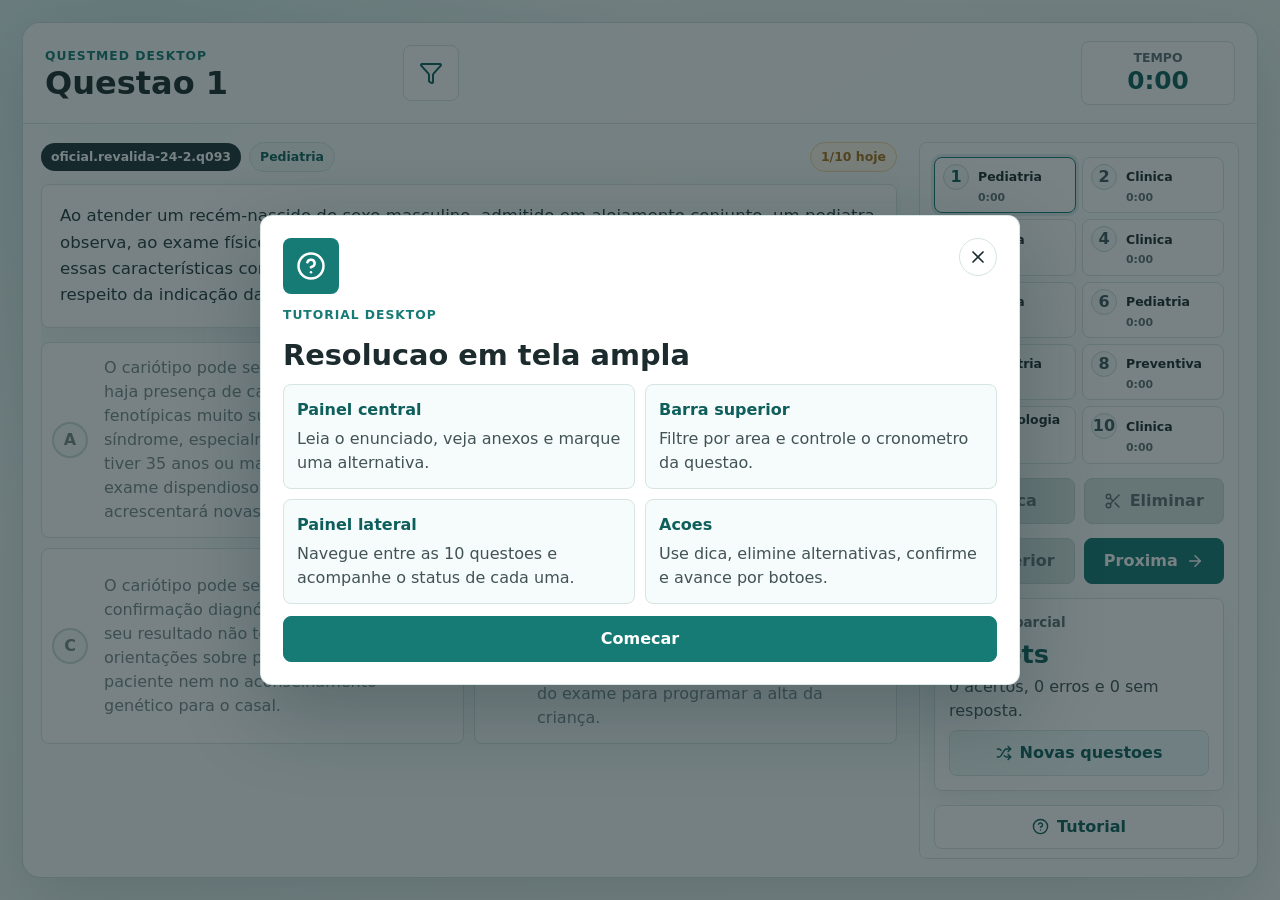
==== commit 6d929a60: "Add files via upload" ====
--- a/docs/desktop/index.html
+++ b/docs/desktop/index.html
@@ -5,8 +5,8 @@
     <meta name="viewport" content="width=device-width, initial-scale=1.0, viewport-fit=cover" />
     <meta name="theme-color" content="#f7fbfb" />
     <title>QuestMED</title>
-    <script type="module" crossorigin src="../assets/index-DhDldPSs.js"></script>
-    <link rel="stylesheet" crossorigin href="../assets/index-qdGxfHMU.css">
+    <script type="module" crossorigin src="../assets/index-DMN1V_Hn.js"></script>
+    <link rel="stylesheet" crossorigin href="../assets/index-JmrErtWW.css">
   </head>
   <body>
     <div id="root"></div>
--- a/docs/assets/index-JmrErtWW.css
+++ b/docs/assets/index-JmrErtWW.css
@@ -0,0 +1 @@
+:root{color:#1c2b2e;background:#eef6f5;font-family:Inter,ui-sans-serif,system-ui,-apple-system,BlinkMacSystemFont,Segoe UI,sans-serif;font-synthesis:none;line-height:1.5;text-rendering:optimizeLegibility;-webkit-font-smoothing:antialiased;--bg: #f7fbfb;--panel: #ffffff;--panel-strong: #edf7f5;--ink: #1c2b2e;--muted: #607174;--line: #d6e5e2;--primary: #167a75;--primary-dark: #0e5f5c;--success: #1f8a5b;--danger: #c94b4b;--warning: #a66f17;--shadow: 0 24px 70px rgba(24, 73, 78, .16)}*{box-sizing:border-box}html,body,#root{height:100%;min-height:100%;overflow:hidden}body{margin:0;position:fixed;width:100%}button{cursor:pointer;font:inherit}button:disabled{cursor:not-allowed}a,summary,[role=button],[role=menuitemradio],input[type=checkbox],input[type=radio],input[type=range],select{cursor:pointer}input,textarea{cursor:text}.secure-surface{-webkit-touch-callout:none;-webkit-user-select:none;user-select:none}.app-shell{height:100dvh;min-height:100dvh;background:radial-gradient(circle at top left,rgba(54,170,157,.18),transparent 34rem),linear-gradient(145deg,#f6fbfb,#edf6f3 48%,#f8faf8);color:var(--ink);display:flex;justify-content:center;padding:0}.phone-stage{width:min(100%,460px);height:100dvh;min-height:0;background:var(--bg);display:flex;flex-direction:column;position:relative;overflow:hidden;padding:calc(14px + env(safe-area-inset-top)) 18px calc(22px + env(safe-area-inset-bottom));overscroll-behavior:contain;touch-action:pan-y}.topbar{display:flex;align-items:flex-start;justify-content:space-between;gap:10px;padding-top:4px;flex:0 0 auto}.eyebrow{color:var(--primary);font-size:.77rem;font-weight:800;letter-spacing:.08em;margin:0 0 2px;text-transform:uppercase}h1,h2{letter-spacing:0;margin:0}h1{font-size:1.95rem;line-height:1}h2{font-size:1.35rem;line-height:1.15}.floating-tools{align-items:center;display:grid;gap:6px;grid-template-columns:40px 40px 40px minmax(88px,auto);flex:0 0 auto;z-index:2}.floating-tool-button,.timer-card{align-items:center;background:#ffffffc2;-webkit-backdrop-filter:blur(14px);backdrop-filter:blur(14px);border:1px solid rgba(214,229,226,.88);border-radius:8px;box-shadow:0 10px 26px #1f68691a;color:var(--primary-dark);display:flex;justify-content:center;min-height:46px;padding:8px 10px}.floating-tool-button{aspect-ratio:1;min-width:0;position:relative;transition:background .16s ease,border-color .16s ease,color .16s ease,transform .16s ease}.floating-tool-button:disabled{color:#a5b3b4;opacity:.62}.floating-tool-button:not(:disabled):active{transform:translateY(1px)}.floating-tool-button.active{background:#e5f5f3;border-color:#77bcb6;color:var(--primary-dark)}.help-tool-button{background:#f8fbfb;color:#40595d}.timer-card{font-size:1.05rem;font-weight:800;gap:6px;min-width:92px;position:relative;transition:background .16s ease,border-color .16s ease,color .16s ease,transform .16s ease;z-index:2}.timer-card.expired{color:var(--danger)}.timer-card.paused{background:var(--primary);border-color:var(--primary);color:#fff}.timer-card:not(:disabled):active{transform:translateY(1px)}.question-feed{flex:1;min-height:0;overflow:hidden;position:relative}.question-feed:after{background:#f7fbfb2e;content:"";inset:0;opacity:0;pointer-events:none;position:absolute;transition:opacity .12s ease;z-index:3}.question-feed-track{height:100%;position:relative;transition:filter .12s ease,opacity .12s ease;will-change:transform}.phone-stage.is-feed-moving .question-feed:after{opacity:1}.phone-stage.is-feed-moving .question-feed-track{filter:blur(3px);opacity:.88}.phone-stage.is-timer-paused .feed-page.active .topbar>div:first-child,.phone-stage.is-timer-paused .feed-page.active .floating-tool-button,.phone-stage.is-timer-paused .feed-page.active .question-page-scroll{filter:blur(4px);opacity:.48;pointer-events:none}.phone-stage.is-timer-paused .feed-page.active .timer-card{box-shadow:0 18px 46px #167a754d;font-size:1.35rem;gap:10px;left:50%;min-height:74px;min-width:174px;opacity:1;padding:18px 24px;position:fixed;top:50%;transform:translate(-50%,-50%);z-index:35}.phone-stage.is-timer-paused .feed-page.active .timer-card svg{height:26px;width:26px}.feed-page-slot{inset:0;position:absolute}.feed-page{display:flex;flex-direction:column;height:100%;min-height:0}.feed-page.neighbor{pointer-events:none}.result-feed-page{background:var(--bg)}.question-page-scroll{flex:1;height:auto;min-height:0;overflow-y:auto;overscroll-behavior:contain;padding-bottom:calc(10px + env(safe-area-inset-bottom));padding-top:12px;scrollbar-width:none;touch-action:pan-y}.question-page-scroll::-webkit-scrollbar{display:none}.area-filter-control{align-items:center;display:flex;gap:5px;margin:0 -4px 12px;overflow-x:auto;padding:0 4px 4px;scrollbar-width:none}.area-filter-control::-webkit-scrollbar{display:none}.area-filter-icon{align-items:center;background:#ffffffe0;border:1px solid var(--line);border-radius:8px;color:var(--primary-dark);display:inline-flex;flex:0 0 auto;height:34px;justify-content:center;width:32px}.area-filter-control button{background:#ffffffd1;border:1px solid var(--line);border-radius:8px;color:#40595d;flex:0 0 auto;font-size:.78rem;font-weight:800;line-height:1;min-height:34px;padding:9px 8px;transition:background .16s ease,border-color .16s ease,color .16s ease,transform .16s ease;white-space:nowrap}.area-filter-control button:not(:disabled):active{transform:translateY(1px)}.area-filter-control button.active{background:var(--primary);border-color:var(--primary);color:#fff}.result-page-scroll{display:flex;flex:1;flex-direction:column;gap:16px;min-height:0;overflow-y:auto;overscroll-behavior:contain;padding-bottom:calc(10px + env(safe-area-inset-bottom));scrollbar-width:none;touch-action:pan-y}.result-page-scroll::-webkit-scrollbar{display:none}.meta-row{align-items:center;display:flex;flex-wrap:wrap;gap:8px;margin:0 0 14px}.id-pill,.theme-pill,.area-pill,.progress-pill,.hint-penalty-pill{border-radius:999px;font-size:.78rem;font-weight:750;line-height:1;padding:8px 10px;white-space:nowrap}.id-pill{background:#1d3437;color:#fff}.theme-pill{background:#e9f8f4;border:1px solid #b9ded5;color:#0d6658}.area-pill{background:var(--panel-strong);border:1px solid var(--line);color:var(--primary-dark)}.progress-pill{background:#fff6e6;border:1px solid #efd49c;color:var(--warning);margin-left:auto}.hint-penalty-pill{background:#fff4df;border:1px solid #efc878;color:#8c5a08}.question-card{background:var(--panel);border:1px solid var(--line);border-radius:8px;box-shadow:0 14px 36px #1d535314;color:#243c40;font-size:1.02rem;margin-bottom:18px;padding:18px}.question-card p{margin:0}.options-list{display:grid;gap:12px}.option-button{align-items:center;background:#fff;border:1px solid var(--line);border-radius:8px;color:var(--ink);display:grid;grid-template-columns:46px 1fr;min-height:72px;padding:12px 14px 12px 10px;text-align:left;transition:border-color .16s ease,box-shadow .16s ease,transform .16s ease,background .16s ease;width:100%}.option-button:not(:disabled):active{transform:scale(.99)}.option-button.selected{background:#edf8f7;border-color:var(--primary);box-shadow:0 0 0 3px #167a7524}.option-button.correct{background:#eef9f2;border-color:var(--success);box-shadow:0 0 0 3px #1f8a5b24}.option-button.incorrect{background:#fff1f1;border-color:var(--danger);box-shadow:0 0 0 3px #c94b4b1f}.option-button.eliminated{background:#f1f4f4;color:#8b9a9d;opacity:.64;text-decoration:line-through}.option-button.locked:not(.correct):not(.incorrect){color:#78898c}.option-letter{align-items:center;aspect-ratio:1;background:#f4faf9;border:2px solid #c9dcda;border-radius:50%;display:inline-flex;font-weight:850;justify-content:center;width:36px}.selected .option-letter,.correct .option-letter{background:var(--primary);border-color:var(--primary);color:#fff}.incorrect .option-letter{background:var(--danger);border-color:var(--danger);color:#fff}.feedback-zone{display:grid;gap:10px;margin-top:16px;scroll-margin-top:90px}.result-card,.score-mini-card,.video-prompt-card,.explanation-card,.score-card{background:#fff;border:1px solid var(--line);border-radius:8px;box-shadow:0 12px 28px #1d535314;padding:14px}.result-card{align-items:center;display:flex;gap:12px}.result-card.correct{color:var(--success)}.result-card.incorrect{color:var(--danger)}.result-card.expired{color:var(--warning)}.result-card p{align-items:center;color:var(--ink);display:grid;gap:10px;grid-template-columns:auto 1fr;margin:0;width:100%}.result-badge{border-radius:6px;color:#fff;display:inline-block;font-size:1.05rem;font-weight:900;letter-spacing:0;line-height:1;min-width:138px;padding:12px 16px;text-align:center}.result-card p span{min-width:0}.result-badge.correct{background:var(--success)}.result-badge.incorrect{background:var(--danger)}.result-badge.neutral{background:var(--warning)}.score-mini-card{align-items:center;display:flex;justify-content:space-between;gap:12px}.score-mini-card span{color:var(--muted);font-size:.88rem}.score-mini-card strong{color:var(--primary-dark)}.video-prompt-card{align-items:center;display:flex;gap:12px;justify-content:space-between}.video-prompt-card strong{color:var(--ink);font-size:1.05rem;line-height:1.2;min-width:0}.video-prompt-card button,.primary-wide-button{align-items:center;border:1px solid var(--line);border-radius:8px;display:inline-flex;font-weight:800;gap:8px;justify-content:center;min-height:44px;padding:10px 12px}.video-prompt-card button,.primary-wide-button{background:var(--primary);border-color:var(--primary);color:#fff}.secondary-wide-button{align-items:center;background:#fff;border:1px solid var(--line);border-radius:8px;color:var(--primary-dark);display:inline-flex;font-weight:800;gap:8px;justify-content:center;min-height:44px;padding:10px 12px}.video-prompt-card button{flex:0 0 auto;min-width:150px}.video-prompt-card button:disabled{background:#d7e4e2;border-color:#c6d7d4;color:#607174;cursor:not-allowed}.explanation-text{display:grid;gap:10px}.explanation-card p{color:#425356;font-size:.98rem;line-height:1.58;margin:0}.explanation-card strong{color:var(--ink)}.floating-confirm-button{align-items:center;background:var(--primary);border-color:var(--primary);border-radius:999px;border-style:solid;border-width:1px;bottom:calc(18px + env(safe-area-inset-bottom));box-shadow:0 14px 34px #167a7542;color:#fff;display:inline-flex;justify-content:center;min-height:64px;padding:0;position:fixed;right:calc(18px + env(safe-area-inset-right));width:64px;z-index:12}.floating-confirm-button:disabled{background:#d7e4e2;border-color:#c6d7d4;color:#607174;cursor:not-allowed}.first-question-scroll-hint{align-items:center;animation:firstQuestionHintIn .42s ease-out both;background:#1d3437f0;border:1px solid rgba(255,255,255,.16);border-radius:8px;bottom:calc(18px + env(safe-area-inset-bottom));box-shadow:0 18px 44px #122b2e47;color:#fff;display:grid;gap:2px;justify-items:center;left:50%;max-width:calc(100% - 36px);min-width:188px;padding:13px 16px 12px;pointer-events:none;position:fixed;transform:translate(-50%);z-index:34}.second-question-scroll-hint{bottom:auto;top:calc(18px + env(safe-area-inset-top))}.first-question-scroll-hint strong{font-size:.94rem;line-height:1.1}.first-question-scroll-hint p{color:#ffffffc7;font-size:.78rem;font-weight:700;line-height:1.1;margin:0}.scroll-hint-phone{align-items:center;border:2px solid rgba(255,255,255,.72);border-radius:999px;display:flex;height:44px;justify-content:center;margin-bottom:4px;width:24px}.scroll-hint-phone span{background:#fff;border-radius:999px;height:8px;width:8px}.scroll-hint-up span{animation:firstQuestionScrollDotUp 1.15s ease-in-out infinite}.scroll-hint-down span{animation:firstQuestionScrollDotDown 1.15s ease-in-out infinite}@keyframes firstQuestionHintIn{0%{opacity:0;transform:translate(-50%,12px) scale(.96)}to{opacity:1;transform:translate(-50%) scale(1)}}@keyframes firstQuestionScrollDotUp{0%,to{opacity:.58;transform:translateY(12px)}48%{opacity:1;transform:translateY(-12px)}}@keyframes firstQuestionScrollDotDown{0%,to{opacity:.58;transform:translateY(-12px)}48%{opacity:1;transform:translateY(12px)}}.tutorial-layer{inset:0;pointer-events:auto;position:fixed;z-index:80}.tutorial-dim{background:#0c1e219e;inset:0;position:absolute}.tutorial-target-ring{border:2px solid #ffffff;border-radius:14px;box-shadow:0 0 0 9999px #0c1e218a,0 0 0 7px #2ca7a03d,0 18px 48px #0616184d;pointer-events:none;position:fixed;transition:height .18s ease,left .18s ease,top .18s ease,width .18s ease;z-index:82}.tutorial-card{background:#fff;border:1px solid rgba(214,229,226,.98);border-radius:8px;box-shadow:0 26px 70px #071a1c4d;color:var(--ink);display:grid;gap:10px;max-width:calc(100vw - 32px);padding:16px;position:fixed;width:340px;z-index:84}.tutorial-step-count{color:var(--primary);font-size:.76rem;font-weight:900;line-height:1}.tutorial-card h2{color:var(--ink);font-size:1.25rem}.tutorial-card p{color:#425356;font-size:.95rem;line-height:1.45;margin:0}.tutorial-actions{align-items:center;display:flex;gap:10px;justify-content:space-between;margin-top:4px}.tutorial-actions div{display:flex;gap:8px}.tutorial-text-button,.tutorial-secondary-button,.tutorial-primary-button{border-radius:8px;font-weight:850;min-height:40px;padding:8px 12px}.tutorial-text-button{background:transparent;border:0;color:var(--muted)}.tutorial-secondary-button{background:#f3f8f7;border:1px solid var(--line);color:var(--primary-dark)}.tutorial-secondary-button:disabled{color:#9aabad;cursor:not-allowed}.tutorial-primary-button{background:var(--primary);border:1px solid var(--primary);color:#fff}.tutorial-swipe-gesture{align-items:center;border:2px solid rgba(255,255,255,.96);border-radius:999px;display:flex;height:112px;justify-content:center;left:50%;pointer-events:none;position:fixed;top:50%;transform:translate(-50%,-50%);width:52px;z-index:83}.tutorial-swipe-gesture span{background:#fff;border-radius:999px;height:18px;width:18px;animation:tutorialSwipe 1.3s ease-in-out infinite}@keyframes tutorialSwipe{0%,to{transform:translateY(28px)}48%{transform:translateY(-28px)}}.modal-backdrop{align-items:center;background:#13252775;display:flex;inset:0;justify-content:center;padding:18px;position:fixed;z-index:30}.hint-modal,.video-modal{background:#fff;border:1px solid rgba(218,233,230,.95);border-radius:8px;box-shadow:0 28px 80px #0d262842;color:var(--ink)}.hint-modal{display:grid;gap:18px;max-width:380px;padding:26px 28px 28px;text-align:left;width:min(100%,380px)}.hint-modal-header{align-items:center;border-bottom:2px solid var(--line);display:flex;gap:14px;padding-bottom:16px}.hint-modal-header svg{color:var(--warning);flex:0 0 auto}.hint-modal-header h2,.hint-modal p{margin:0}.hint-modal-header h2{color:var(--warning);font-size:2.35rem;line-height:1}.hint-modal p{color:#425356;font-size:1rem;line-height:1.62}.video-modal{display:grid;gap:12px;max-height:calc(100vh - 32px);padding:14px;position:relative;width:min(100%,360px)}.close-modal-button{align-items:center;background:#ffffffe6;border:1px solid var(--line);border-radius:999px;color:var(--ink);display:inline-flex;height:38px;justify-content:center;position:absolute;right:22px;top:22px;width:38px;z-index:2}.video-frame-wrap{aspect-ratio:9 / 16;background:#0f2023;border-radius:8px;min-height:320px;overflow:hidden;width:100%}.video-frame-wrap iframe{border:0;height:100%;width:100%}.security-toast{align-items:center;background:#1d3437f0;border:1px solid rgba(255,255,255,.18);border-radius:8px;box-shadow:0 16px 36px #142b2d47;color:#fff;display:flex;gap:10px;left:50%;max-width:calc(100vw - 32px);padding:12px 14px;position:fixed;top:calc(78px + env(safe-area-inset-top));transform:translate(-50%);width:min(420px,calc(100vw - 32px));z-index:40}.security-toast span{font-size:.9rem}.classroom-shell{background:linear-gradient(180deg,#f7fbfbf0,#edf6f3fa),radial-gradient(circle at 12% 0%,rgba(22,122,117,.14),transparent 32rem);color:var(--ink);height:100dvh;overflow-y:auto;padding:24px}.classroom-dashboard{display:grid;gap:18px;margin:0 auto;max-width:1180px;padding-bottom:34px;position:relative}.classroom-header .stats-title-row{justify-content:center}.classroom-header .stats-title-row>div{display:grid;gap:2px}.classroom-search-panel{grid-template-columns:minmax(180px,auto) 1fr}.classroom-layout{align-items:start;display:grid;gap:14px;grid-template-columns:minmax(300px,.88fr) minmax(0,1.45fr)}.classroom-question-list-panel{display:flex;flex-direction:column;max-height:calc(100dvh - 206px);overflow:hidden;padding:16px;position:sticky;top:18px}.classroom-list-header{align-items:center;display:flex;gap:12px;justify-content:space-between;margin-bottom:12px}.classroom-list-header h2{font-size:1.12rem}.classroom-list-header span{color:var(--muted);font-size:.82rem;font-weight:800}.classroom-question-list{display:grid;gap:8px;min-height:0;overflow-y:auto;padding-right:4px}.classroom-question-list button{background:#f8fbfb;border:1px solid var(--line);border-radius:8px;color:var(--ink);display:grid;gap:4px;min-height:92px;padding:12px;text-align:left}.classroom-question-list button.selected,.classroom-question-list button:hover{background:#edf8f7;border-color:#77bcb6;box-shadow:0 0 0 3px #167a751c}.classroom-question-list strong{color:var(--primary-dark);font-size:.95rem}.classroom-question-list span{color:var(--warning);font-size:.78rem;font-weight:850}.classroom-question-list em{color:#425356;display:-webkit-box;font-size:.87rem;font-style:normal;line-height:1.35;overflow:hidden;-webkit-box-orient:vertical;-webkit-line-clamp:2}.classroom-question-workspace{min-width:0}.classroom-question-card{font-size:1.05rem;line-height:1.65}.classroom-options-list .option-button{min-height:82px}.classroom-feedback-zone{margin-bottom:86px}.classroom-explanation-button{justify-self:start;min-width:188px}.classroom-explanation-available{background:#e9fbf3;border-color:#0f766e38;color:#0f766e}.classroom-explanation-pending{background:#fff7e8;border-color:#a66f1742;color:#9a5d05}.classroom-statistics-card{display:grid;gap:12px}.classroom-statistics-card h2{font-size:1.08rem}.classroom-confirm-button{right:max(calc((100vw - 1180px)/2 + 24px),24px)}.classroom-discussion-backdrop{background:#13252761;inset:0;padding:0;position:fixed;z-index:90}.classroom-discussion-modal{background:#fff;color:var(--ink);height:100dvh;overflow-y:auto;position:relative;width:100vw}.classroom-discussion-modal .close-modal-button{right:calc(18px + env(safe-area-inset-right));top:calc(18px + env(safe-area-inset-top))}.classroom-discussion-content{display:grid;gap:18px;margin:0 auto;max-width:980px;padding:max(72px,calc(42px + env(safe-area-inset-top))) 24px 44px}.classroom-discussion-header{display:grid;gap:10px}.classroom-discussion-header h2{color:var(--ink);font-size:clamp(2rem,5vw,4rem);line-height:1.02;max-width:820px}.classroom-discussion-header p{color:#425356;font-size:1.08rem;line-height:1.65;margin:0;max-width:760px}.classroom-explanation-tags{display:flex;flex-wrap:wrap;gap:8px}.classroom-explanation-tags span{background:#eef8f8;border:1px solid rgba(33,115,112,.18);border-radius:999px;color:var(--primary-dark);font-size:.82rem;font-weight:800;line-height:1;padding:8px 11px}.classroom-discussion-grid{display:grid;gap:12px}.classroom-discussion-section{align-items:start;background:#f8fbfb;border:1px solid var(--line);border-radius:8px;display:grid;gap:14px;grid-template-columns:46px 1fr;padding:18px}.classroom-discussion-section>span{align-items:center;aspect-ratio:1;background:var(--primary);border-radius:50%;color:#fff;display:inline-flex;font-weight:900;justify-content:center;width:42px}.classroom-discussion-section h3{color:var(--primary-dark);font-size:1.14rem;line-height:1.2;margin:0 0 6px}.classroom-discussion-section p{color:#425356;line-height:1.62;margin:0}.classroom-discussion-note{background:#fff7e8;border:1px solid rgba(166,111,23,.26);border-radius:8px;color:#5c3d09;display:grid;gap:4px;padding:16px}.classroom-discussion-note strong{color:var(--warning)}.classroom-discussion-note p{margin:0}.classroom-discussion-empty{background:#f8fbfb;border-color:var(--line);color:#425356}.classroom-discussion-empty strong{color:var(--primary-dark)}.finished-stage{gap:16px;overflow:hidden}.finish-hero{align-items:center;display:flex;gap:14px;padding-top:24px}.finish-hero strong{color:var(--primary-dark);font-size:1.75rem;line-height:1}.finish-icon{align-items:center;background:#e6f6f3;border:1px solid #b9dfda;border-radius:8px;color:var(--primary);display:inline-flex;height:58px;justify-content:center;width:58px}.summary-grid{display:grid;gap:10px;grid-template-columns:repeat(2,1fr)}.summary-grid div{background:#fff;border:1px solid var(--line);border-radius:8px;box-shadow:0 12px 28px #1d535314;display:grid;gap:2px;padding:16px}.summary-grid strong{color:var(--primary-dark);font-size:1.7rem;line-height:1}.summary-grid span,.score-card p,.score-card span{color:var(--muted)}.score-card{display:grid;gap:6px}.score-card p,.score-card span{margin:0}.score-card strong{color:var(--primary-dark);font-size:2rem}.finish-actions{display:grid;gap:10px;grid-template-columns:repeat(3,minmax(0,1fr));padding-bottom:calc(4px + env(safe-area-inset-bottom))}.finish-actions .primary-wide-button,.finish-actions .secondary-wide-button{font-size:.86rem;line-height:1.12;min-width:0;padding-inline:8px}@media(hover:hover)and (pointer:fine){.floating-tool-button:after{background:#1d3437;border-radius:8px;color:#fff;content:attr(data-tooltip);font-size:.78rem;font-weight:700;left:50%;line-height:1.25;opacity:0;padding:8px 10px;pointer-events:none;position:absolute;top:calc(100% + 10px);transform:translate(-50%,-6px);transition:opacity .14s ease,transform .14s ease;width:190px;z-index:20}.floating-tool-button:hover:after{opacity:1;transform:translate(-50%)}}@media(min-width:700px){.app-shell{padding:28px}.phone-stage{border:1px solid rgba(194,216,212,.9);border-radius:32px;box-shadow:var(--shadow);height:calc(100dvh - 56px);min-height:0}.floating-confirm-button{bottom:calc(46px + env(safe-area-inset-bottom));right:max(calc((100vw - 430px)/2 + 18px),18px)}.classroom-confirm-button{bottom:calc(28px + env(safe-area-inset-bottom));right:calc(24px + env(safe-area-inset-right))}}@media(max-width:699px){.phone-stage{padding-top:max(calc(10px + env(safe-area-inset-top)),24px);padding-bottom:max(calc(12px + env(safe-area-inset-bottom)),18px)}}@media(max-width:360px){.phone-stage{padding-left:14px;padding-right:14px}h1{font-size:1.9rem}.floating-tools{gap:5px;grid-template-columns:36px 36px 36px minmax(82px,auto)}.floating-tool-button,.timer-card{min-height:42px;padding-left:8px;padding-right:8px}.option-button{grid-template-columns:42px 1fr;padding-right:12px}.prompt-actions{grid-template-columns:1fr}}.stats-app-shell{background:linear-gradient(180deg,#f7fbfbf0,#edf6f3fa),radial-gradient(circle at 12% 0%,rgba(22,122,117,.14),transparent 32rem);color:var(--ink);height:100dvh;overflow-y:auto;padding:24px}.stats-dashboard{display:grid;gap:18px;margin:0 auto;max-width:1120px;padding-bottom:34px}.stats-header{align-items:center;display:grid;gap:14px;grid-template-columns:auto 1fr auto}.stats-back-link,.stats-header-actions{display:flex;gap:10px;justify-content:flex-end}.stats-refresh-button,.stats-pdf-button{align-items:center;border-radius:8px;display:inline-flex;font-weight:850;gap:8px;min-height:42px;padding:9px 12px;text-decoration:none}.stats-back-link{background:#fff;border:1px solid var(--line);color:var(--primary-dark)}.stats-refresh-button{background:var(--primary);border:1px solid var(--primary);color:#fff}.stats-pdf-button{background:#fff;border:1px solid var(--line);color:var(--primary-dark)}.stats-pdf-button.visual{background:#e6f6f3;border-color:#b9dfda}.stats-pdf-button:disabled{color:#9aabad;cursor:not-allowed;opacity:.62}.stats-title-row{align-items:center;display:flex;gap:14px;justify-content:center;min-width:0}.stats-title-row h1{color:var(--ink);font-size:2.4rem}.stats-title-icon{align-items:center;background:#e6f6f3;border:1px solid #b9dfda;border-radius:8px;color:var(--primary);display:inline-flex;height:58px;justify-content:center;width:58px}.stats-state-card,.stats-filter-panel,.stats-panel,.stats-card{background:#fff;border:1px solid var(--line);border-radius:8px;box-shadow:0 14px 36px #1d535314}.stats-state-card{align-items:center;color:var(--primary-dark);display:flex;gap:14px;padding:18px}.stats-state-card.danger{color:var(--danger)}.stats-state-card h2,.stats-state-card p{margin:0}.stats-state-card h2{color:var(--ink);font-size:1.2rem}.stats-state-card p{color:var(--muted)}.stats-loading-icon{animation:statsSpin .95s linear infinite}@keyframes statsSpin{to{transform:rotate(360deg)}}.stats-filter-panel{align-items:end;display:grid;gap:12px;grid-template-columns:minmax(120px,auto) repeat(3,minmax(0,1fr));padding:14px}.stats-filter-title{align-items:center;color:var(--primary-dark);display:inline-flex;gap:8px;min-height:42px}.stats-filter-panel label{display:grid;gap:6px}.stats-filter-panel label span{color:var(--muted);font-size:.82rem;font-weight:800}.stats-filter-panel select{background:#f8fbfb;border:1px solid var(--line);border-radius:8px;color:var(--ink);font:inherit;min-height:42px;min-width:0;padding:8px 10px;width:100%}.question-search-panel{align-items:end;background:#fff;border:1px solid var(--line);border-radius:8px;box-shadow:0 14px 36px #1d535314;display:grid;gap:12px;grid-template-columns:minmax(150px,auto) 1fr;padding:14px}.question-search-panel label{display:grid;gap:6px}.question-search-panel label span{color:var(--muted);font-size:.82rem;font-weight:800}.question-search-panel input{background:#f8fbfb;border:1px solid var(--line);border-radius:8px;color:var(--ink);font:inherit;min-height:42px;min-width:0;padding:8px 10px;width:100%}.stats-card-grid{display:grid;gap:12px;grid-template-columns:repeat(6,minmax(0,1fr))}.stats-card{display:grid;gap:4px;min-width:0;padding:16px}.stats-card span{color:var(--muted);font-size:.86rem;font-weight:750}.stats-card strong{color:var(--primary-dark);font-size:1.85rem;line-height:1}.stats-panel-grid{display:grid;gap:14px;grid-template-columns:repeat(3,minmax(0,1fr))}.stats-panel{min-width:0;padding:16px}.stats-panel h2{font-size:1.15rem;margin-bottom:12px}.stats-empty-line{color:var(--muted);margin:0}.stats-table-wrap{overflow-x:auto}.stats-table{border-collapse:collapse;font-size:.92rem;width:100%}.stats-table th,.stats-table td{border-bottom:1px solid var(--line);padding:10px 8px;text-align:left;vertical-align:top}.stats-table th{color:var(--muted);font-size:.78rem;text-transform:uppercase}.stats-table td:first-child{color:var(--ink);font-weight:800}.stats-table tr:last-child td{border-bottom:0}.question-analytics-grid{align-items:start;display:grid;gap:14px;grid-template-columns:minmax(0,1.15fr) minmax(320px,.85fr)}.question-stats-panel{display:flex;flex-direction:column;max-height:72vh;overflow:hidden}.question-stats-panel .stats-table-wrap{flex:1;min-height:0;overflow:auto;padding-right:4px;scrollbar-gutter:stable}.question-stats-table thead th{background:#fff;position:sticky;top:0;z-index:1}.question-stats-table tbody tr{cursor:pointer}.question-stats-table tbody tr.selected,.question-stats-table tbody tr:hover{background:#edf8f7}.question-detail-panel{display:grid;gap:14px;position:sticky;top:18px}.question-detail-header{align-items:start;display:flex;gap:12px;justify-content:space-between}.question-detail-header h2{font-size:1rem;overflow-wrap:anywhere}.question-correct-pill{background:#e6f6f3;border:1px solid #b9dfda;border-radius:999px;color:var(--primary-dark);flex:0 0 auto;font-size:.82rem;font-weight:900;padding:8px 10px}.question-detail-meta{display:flex;flex-wrap:wrap;gap:8px}.question-detail-meta span{background:#f3f8f7;border:1px solid var(--line);border-radius:999px;color:var(--primary-dark);font-size:.78rem;font-weight:800;padding:7px 9px}.question-detail-statement{color:#425356;font-size:.94rem;line-height:1.5;margin:0;max-height:148px;overflow-y:auto}.question-detail-grid{display:grid;gap:10px;grid-template-columns:repeat(2,minmax(0,1fr))}.question-detail-grid .stats-card{box-shadow:none;padding:12px}.question-detail-grid .stats-card strong{font-size:1.35rem}.option-distribution{display:grid;gap:10px}.option-distribution-row{align-items:center;display:grid;gap:10px;grid-template-columns:34px 1fr}.option-distribution-row>span{align-items:center;aspect-ratio:1;background:#f4faf9;border:2px solid #c9dcda;border-radius:50%;display:inline-flex;font-weight:900;justify-content:center;width:34px}.option-distribution-row>span.correct{background:var(--primary);border-color:var(--primary);color:#fff}.option-distribution-row div{align-items:center;background:#f3f8f7;border-radius:8px;display:grid;gap:8px;grid-template-columns:42px 56px 1fr;overflow:hidden;padding:8px;position:relative}.option-distribution-row strong,.option-distribution-row em{position:relative;z-index:1}.option-distribution-row em{color:var(--muted);font-style:normal;font-weight:750}.option-distribution-row i{background:#167a752e;border-radius:6px;bottom:6px;left:106px;position:absolute;top:6px}.question-option-list{display:grid;gap:8px}.question-option-list p{align-items:start;background:#f8fbfb;border:1px solid var(--line);border-radius:8px;display:grid;gap:8px;grid-template-columns:28px 1fr;margin:0;padding:10px}.question-option-list p.correct{background:#eef9f2;border-color:#1f8a5b5c}.question-option-list strong{color:var(--primary-dark)}.question-option-list span{color:#425356;font-size:.88rem;line-height:1.45}.hardest-question-panel{display:grid;gap:12px}.hardest-question-list{display:grid;gap:8px}.hardest-question-list button{align-items:center;background:#f8fbfb;border:1px solid var(--line);border-radius:8px;color:var(--ink);display:flex;gap:12px;justify-content:space-between;min-height:44px;padding:10px 12px;text-align:left}.hardest-question-list span{font-weight:800;overflow-wrap:anywhere}.hardest-question-list strong{color:var(--danger);flex:0 0 auto}.editor-login-panel{justify-self:center;max-width:480px;width:100%}.editor-login-header{align-items:center;color:var(--primary-dark);display:flex;gap:12px;margin-bottom:16px}.editor-login-header h2{margin:0}.editor-login-form{display:grid;gap:12px}.editor-login-form label,.editor-field{display:grid;gap:7px}.editor-login-form label span,.editor-field span{color:var(--muted);font-size:.82rem;font-weight:800}.editor-login-form input,.editor-field input,.editor-field select,.editor-field textarea{background:#f8fbfb;border:1px solid var(--line);border-radius:8px;color:var(--ink);font:inherit;min-height:42px;padding:10px 12px;width:100%}.editor-field textarea{line-height:1.45;resize:vertical}.editor-search-panel{grid-template-columns:minmax(120px,auto) minmax(0,1fr) auto}.validator-search-panel{grid-template-columns:minmax(120px,auto) minmax(240px,1fr) minmax(140px,.34fr) minmax(150px,.34fr) auto}.validator-search-panel select{background:#f8fbfb;border:1px solid var(--line);border-radius:8px;color:var(--ink);font:inherit;min-height:42px;padding:10px 12px;width:100%}.editor-dirty-pill{align-self:end;background:#f8fbfb;border:1px solid var(--line);border-radius:999px;color:var(--muted);font-size:.82rem;font-weight:850;min-height:42px;padding:10px 12px;white-space:nowrap}.editor-dirty-pill.active{background:#fff7e8;border-color:#a66f1757;color:var(--warning)}.editor-workspace-grid{align-items:start;display:grid;gap:14px;grid-template-columns:minmax(320px,.82fr) minmax(0,1.4fr)}.validator-workspace-grid{grid-template-columns:minmax(360px,.9fr) minmax(0,1.5fr)}.editor-question-list-panel{display:flex;flex-direction:column;max-height:74vh;overflow:hidden}.editor-question-list-panel .stats-table-wrap{flex:1;min-height:0;overflow:auto}.editor-form-panel{display:grid;gap:14px}.editor-form-header{align-items:center;display:flex;gap:12px;justify-content:space-between}.editor-form-header h2{font-size:1.3rem;margin:0;overflow-wrap:anywhere}.editor-form-success,.editor-form-error{align-items:center;border-radius:8px;display:flex;gap:8px;margin:0;padding:10px 12px}.editor-form-success{background:#eef9f2;color:var(--success);font-weight:800}.editor-form-error{background:#fff0f0;color:var(--danger);font-weight:800}.editor-options-grid{display:grid;gap:12px;grid-template-columns:repeat(2,minmax(0,1fr))}.editor-validation-list{display:flex;flex-wrap:wrap;gap:8px}.editor-validation-list span{background:#fff7e8;border:1px solid rgba(166,111,23,.24);border-radius:999px;color:var(--warning);font-size:.78rem;font-weight:850;padding:6px 9px}.validator-summary-grid{grid-template-columns:repeat(4,minmax(0,1fr))}.validator-status-pill{border-radius:999px;display:inline-flex;font-size:.76rem;font-weight:850;padding:5px 8px;white-space:nowrap}.validator-status-pill.pending{background:#f3f7f7;color:var(--muted)}.validator-status-pill.needs-review{background:#fff7e8;color:var(--warning)}.validator-status-pill.validated{background:#eef9f2;color:var(--success)}.validator-meta span{align-items:center;display:inline-flex}.validator-preview-panel{background:#eef6f5;border-radius:8px;display:grid;gap:14px;padding:0}.validator-preview-statement,.validator-preview-option,.validator-preview-answer{background:#fff;border:1px solid #cde2df;border-radius:8px;box-shadow:0 8px 22px #1f68690a}.validator-preview-statement{color:#243c40;font-size:1.16rem;line-height:1.48;padding:24px;-webkit-user-select:text;user-select:text;white-space:pre-wrap}.validator-preview-options{display:grid;gap:14px}.validator-preview-option{align-items:center;display:grid;gap:12px;grid-template-columns:auto minmax(0,1fr);min-height:82px;padding:16px 14px}.validator-preview-option span{align-items:center;background:#f6fbfb;border:2px solid #bddad6;border-radius:999px;color:#22383c;display:inline-flex;font-size:1.05rem;font-weight:900;height:46px;justify-content:center;width:46px}.validator-preview-option p{color:#253b3f;font-size:1.05rem;line-height:1.38;margin:0;-webkit-user-select:text;user-select:text}.validator-preview-answer{align-items:center;display:flex;justify-content:space-between;min-height:48px;padding:10px 14px}.validator-preview-answer span{color:var(--muted);font-size:.82rem;font-weight:850}.validator-preview-answer strong{align-items:center;background:var(--primary);border-radius:8px;color:#fff;display:inline-flex;font-size:1rem;justify-content:center;min-height:34px;min-width:44px}.validator-image-panel{background:#f8fbfb;border:1px solid var(--line);border-radius:8px;display:grid;gap:12px;padding:12px}.validator-image-preview{background:#fff;border:1px solid var(--line);border-radius:8px;display:grid;min-height:180px;overflow:hidden;place-items:center}.validator-image-preview img{display:block;max-height:360px;max-width:100%;object-fit:contain}.desktop-shell{background:radial-gradient(circle at 10% 0%,rgba(54,170,157,.15),transparent 34rem),linear-gradient(145deg,#f6fbfb,#edf6f3 52%,#f8faf8);color:var(--ink);height:100dvh;overflow:hidden;padding:22px;position:relative}.desktop-stage,.desktop-result-panel,.desktop-empty-state{background:#f7fbfbf0;border:1px solid rgba(194,216,212,.9);border-radius:18px;box-shadow:var(--shadow);height:100%;margin:0 auto;max-width:1440px;min-height:0}.desktop-stage{display:grid;grid-template-rows:auto minmax(0,1fr);overflow:hidden}.desktop-topbar{align-items:center;background:#ffffffb8;border-bottom:1px solid var(--line);display:grid;gap:18px;grid-template-columns:minmax(190px,.72fr) minmax(420px,1.4fr) auto;padding:18px 22px}.desktop-topbar h1{font-size:2rem;line-height:1}.desktop-filter-bar{align-items:center;display:flex;gap:7px;min-width:0;overflow:visible;position:relative}.desktop-filter-bar button,.desktop-filter-toggle,.desktop-timer,.desktop-primary-button,.desktop-secondary-button,.desktop-ghost-button,.desktop-help-button{border-radius:8px}.desktop-filter-toggle{align-items:center;background:#fff;border:1px solid var(--line);color:var(--primary-dark);display:inline-flex;flex:0 0 auto;height:56px;justify-content:center;transition:background .16s ease,border-color .16s ease,box-shadow .16s ease,color .16s ease,transform .16s ease;width:56px}.desktop-filter-toggle[aria-expanded=true]{background:var(--primary);border-color:var(--primary);color:#fff}.desktop-filter-menu{background:#fffffff5;border:1px solid var(--line);border-radius:10px;box-shadow:0 18px 44px #122b2e29;display:flex;gap:7px;left:0;padding:8px;position:absolute;top:calc(100% + 10px);z-index:25}.desktop-filter-menu button{background:#ffffffdb;border:1px solid var(--line);color:#40595d;flex:0 0 auto;font-size:.86rem;font-weight:850;min-height:38px;padding:9px 12px;transition:background .16s ease,border-color .16s ease,box-shadow .16s ease,color .16s ease,transform .16s ease;white-space:nowrap}.desktop-filter-menu button.active{background:var(--primary);border-color:var(--primary);color:#fff}.desktop-timer{align-items:center;background:#fff;border:1px solid var(--line);color:var(--primary-dark);display:grid;font-size:.78rem;font-weight:900;gap:2px;justify-content:center;min-height:64px;min-width:154px;padding:9px 18px;text-align:center}.desktop-filter-toggle:not(:disabled):hover,.desktop-filter-menu button:not(:disabled):hover,.desktop-question-map button:not(:disabled):hover,.desktop-primary-button:not(:disabled):hover,.desktop-secondary-button:not(:disabled):hover,.desktop-ghost-button:not(:disabled):hover,.desktop-help-button:not(:disabled):hover{border-color:#77bcb6;box-shadow:0 12px 24px #1f68691a;transform:translateY(-1px)}.desktop-timer strong{font-size:1.55rem;line-height:1}.desktop-timer span{color:var(--muted);line-height:1;text-transform:uppercase}.desktop-layout{display:grid;gap:18px;grid-template-columns:minmax(0,1fr) 320px;min-height:0;padding:18px}.desktop-question-workspace{display:flex;flex-direction:column;min-height:0;overflow-y:auto;padding-right:4px;scrollbar-color:#b8d2ce transparent}.desktop-meta-row{align-items:center;display:flex;flex-wrap:wrap;gap:8px;margin-bottom:12px}.desktop-question-card{background:var(--panel);border:1px solid var(--line);border-radius:8px;box-shadow:0 14px 36px #1d535314;color:#243c40;font-size:1.04rem;line-height:1.58;margin-bottom:14px;padding:18px}.desktop-question-card p{margin:0}.desktop-question-statement{cursor:text;-webkit-user-select:text;user-select:text}.desktop-statement-highlight{background:#fff2a8;border-radius:4px;box-decoration-break:clone;color:inherit;padding:1px 3px;-webkit-box-decoration-break:clone;-webkit-user-select:text;user-select:text}.desktop-options-grid{display:grid;gap:10px;grid-template-columns:repeat(2,minmax(0,1fr))}.desktop-option-button{align-items:center;background:#fff;border:1px solid var(--line);border-radius:8px;color:var(--ink);cursor:pointer;display:grid;gap:10px;grid-template-columns:42px 1fr 34px;min-height:92px;padding:13px 14px 13px 10px;text-align:left;transition:background .16s ease,border-color .16s ease,box-shadow .16s ease,transform .16s ease;width:100%}.desktop-option-button:not([aria-disabled=true]):hover{border-color:#77bcb6;box-shadow:0 12px 24px #1f68691a;transform:translateY(-1px)}.desktop-option-button.selected{background:#edf8f7;border-color:var(--primary);box-shadow:0 0 0 3px #167a7524}.desktop-option-button.correct{background:#eef9f2;border-color:var(--success);box-shadow:0 0 0 3px #1f8a5b24}.desktop-option-button.incorrect{background:#fff1f1;border-color:var(--danger);box-shadow:0 0 0 3px #c94b4b1f}.desktop-option-button.eliminated{background:#f1f4f4;color:#8b9a9d;opacity:.64}.desktop-option-button.eliminated>span:not(.option-letter){text-decoration:line-through}.desktop-option-button.locked:not(.correct):not(.incorrect){color:#78898c;cursor:default}.desktop-option-scissors{align-items:center;aspect-ratio:1;background:#f8fbfb;border:1px solid var(--line);border-radius:8px;color:var(--primary-dark);display:inline-flex;justify-content:center;justify-self:end;padding:0;width:32px}.desktop-option-scissors.active{background:#fff4df;border-color:#efc878;color:#8c5a08}.desktop-option-scissors:not(:disabled):hover{border-color:#77bcb6;box-shadow:0 8px 18px #1f68691a;transform:translateY(-1px)}.desktop-feedback-zone{display:grid;gap:10px;margin-top:14px;padding-bottom:8px}.desktop-answer-explanation{display:grid;gap:12px}.desktop-answer-explanation.correct{background:#eef9f2;border-color:var(--success);box-shadow:0 0 0 3px #1f8a5b1f}.desktop-answer-explanation.incorrect{background:#fff1f1;border-color:var(--danger);box-shadow:0 0 0 3px #c94b4b1f}.desktop-answer-message{color:var(--primary-dark);font-size:1.85rem;font-weight:950;line-height:1.05}.desktop-answer-explanation.incorrect .desktop-answer-message{color:var(--danger)}.desktop-side-panel{align-self:stretch;background:#ffffffb3;border:1px solid var(--line);border-radius:8px;display:flex;flex-direction:column;gap:14px;min-height:0;overflow-y:auto;padding:14px}.desktop-question-map{display:grid;gap:6px;grid-template-columns:repeat(2,minmax(0,1fr))}.desktop-question-map button{align-items:center;background:#fff;border:1px solid var(--line);border-radius:8px;color:#40595d;display:grid;gap:0 7px;grid-template-columns:28px minmax(0,1fr);min-height:54px;padding:6px 8px;text-align:left;transition:background .16s ease,border-color .16s ease,box-shadow .16s ease,color .16s ease,transform .16s ease}.desktop-filter-menu button:disabled,.desktop-question-map button:disabled,.desktop-option-button[aria-disabled=true],.desktop-option-scissors:disabled,.desktop-floating-confirm-button:disabled{cursor:not-allowed}.desktop-question-map button.active{border-color:var(--primary);box-shadow:0 0 0 3px #167a751f;color:var(--primary-dark)}.desktop-question-map button.correct{background:#eef9f2;border-color:#1f8a5b80}.desktop-question-map button.incorrect{background:#fff1f1;border-color:#c94b4b73}.desktop-question-map button.expired{background:#fff7e8;border-color:#a66f1773}.desktop-question-map span{align-items:center;background:#f4faf9;border:1px solid #c9dcda;border-radius:999px;display:inline-flex;font-size:1rem;font-weight:900;height:26px;justify-content:center;line-height:1;width:26px}.desktop-question-map strong{color:var(--ink);display:-webkit-box;font-size:.78rem;line-height:1.08;-webkit-box-orient:vertical;-webkit-line-clamp:2;min-width:0;overflow:hidden}.desktop-question-map small{color:var(--muted);font-size:.68rem;font-weight:750;grid-column:2;overflow:hidden;text-overflow:ellipsis;white-space:nowrap}.desktop-action-stack,.desktop-nav-actions,.desktop-result-actions{display:grid;gap:9px}.desktop-action-stack,.desktop-nav-actions,.desktop-result-actions{grid-template-columns:repeat(2,minmax(0,1fr))}.desktop-result-actions{grid-template-columns:repeat(3,minmax(0,1fr))}.desktop-primary-button,.desktop-secondary-button,.desktop-ghost-button,.desktop-help-button{align-items:center;border:1px solid var(--line);display:inline-flex;font-weight:850;gap:8px;justify-content:center;min-height:44px;padding:10px 12px;transition:background .16s ease,border-color .16s ease,box-shadow .16s ease,color .16s ease,transform .16s ease}.desktop-primary-button{background:var(--primary);border-color:var(--primary);color:#fff}.desktop-secondary-button,.desktop-help-button{background:#fff;color:var(--primary-dark)}.desktop-ghost-button{background:#eef8f8;color:var(--primary-dark);width:100%}.desktop-primary-button:disabled,.desktop-secondary-button:disabled{background:#d7e4e2;border-color:#c6d7d4;color:#607174;cursor:not-allowed}.desktop-floating-confirm-button{align-items:center;background:var(--primary);border:1px solid var(--primary);border-radius:999px;bottom:34px;box-shadow:0 16px 38px #167a7547;color:#fff;display:inline-flex;font-weight:900;gap:9px;justify-content:center;min-height:58px;padding:0 22px;position:fixed;right:378px;transition:background .16s ease,border-color .16s ease,box-shadow .16s ease,transform .16s ease;z-index:35}.desktop-floating-confirm-button:not(:disabled):hover{box-shadow:0 18px 44px #167a7557;transform:translateY(-1px)}.desktop-session-card,.desktop-score-card{background:#fff;border:1px solid var(--line);border-radius:8px;box-shadow:0 12px 28px #1d535314;display:grid;gap:7px;padding:14px}.desktop-session-card span,.desktop-score-card span{color:var(--muted);font-size:.84rem;font-weight:800}.desktop-session-card strong,.desktop-score-card strong{color:var(--primary-dark);font-size:1.6rem;line-height:1.1}.desktop-session-card p,.desktop-score-card p{color:#425356;margin:0}.desktop-help-button{margin-top:auto;width:100%}.desktop-result-panel,.desktop-empty-state{display:grid;place-content:center;padding:24px}.desktop-result-panel{align-content:center;gap:18px;max-width:1120px}.desktop-result-hero{align-items:center;display:flex;gap:14px}.desktop-result-hero>span,.desktop-tutorial-icon{align-items:center;background:var(--primary);border-radius:8px;color:#fff;display:inline-flex;justify-content:center}.desktop-result-hero>span{height:62px;width:62px}.desktop-result-hero h1{font-size:2.4rem}.desktop-summary-grid{display:grid;gap:12px;grid-template-columns:repeat(4,minmax(0,1fr))}.desktop-summary-grid div{background:#fff;border:1px solid var(--line);border-radius:8px;box-shadow:0 12px 28px #1d535314;display:grid;gap:4px;padding:18px}.desktop-summary-grid strong{color:var(--primary-dark);font-size:2rem;line-height:1}.desktop-summary-grid span{color:var(--muted);font-weight:800}.desktop-score-card{min-width:min(760px,100%)}.desktop-score-card strong{font-size:2.4rem}.desktop-security-toast{align-items:center;background:#1d3437;border:1px solid rgba(255,255,255,.16);border-radius:8px;box-shadow:0 18px 44px #122b2e47;color:#fff;display:inline-flex;font-weight:800;gap:8px;left:50%;max-width:min(540px,calc(100% - 36px));padding:12px 14px;position:fixed;top:18px;transform:translate(-50%);z-index:70}.desktop-confirm-backdrop,.desktop-tutorial-backdrop{align-items:center;background:#0f21248f;display:flex;inset:0;justify-content:center;padding:22px;position:fixed;z-index:60}.desktop-confirm-modal,.desktop-tutorial-modal{background:#fff;border:1px solid rgba(214,229,226,.9);border-radius:12px;box-shadow:0 28px 80px #0f2a2e47;display:grid;gap:12px;max-width:760px;padding:22px;position:relative;width:100%}.desktop-confirm-modal{max-width:460px}.desktop-confirm-icon,.desktop-tutorial-icon{height:56px;width:56px}.desktop-confirm-icon{align-items:center;background:#fff4df;border:1px solid #efc878;border-radius:8px;color:#8c5a08;display:inline-flex;justify-content:center}.desktop-confirm-modal h2,.desktop-confirm-modal p{margin:0}.desktop-confirm-modal p{color:#425356}.desktop-confirm-actions{display:grid;gap:10px;grid-template-columns:repeat(2,minmax(0,1fr))}.desktop-tutorial-modal h2{font-size:1.8rem}.desktop-tutorial-grid{display:grid;gap:10px;grid-template-columns:repeat(2,minmax(0,1fr))}.desktop-tutorial-grid div{background:#f6fbfb;border:1px solid var(--line);border-radius:8px;display:grid;gap:5px;padding:13px}.desktop-tutorial-grid strong{color:var(--primary-dark)}.desktop-tutorial-grid span{color:#425356}.desktop-empty-state{gap:10px;justify-items:center;max-width:760px;text-align:center}.desktop-empty-state h1,.desktop-empty-state p{margin:0}@media(max-width:1100px){.desktop-shell{padding:14px}.desktop-topbar{grid-template-columns:1fr auto}.desktop-filter-bar{grid-column:1 / -1;order:3}.desktop-layout{grid-template-columns:minmax(0,1fr) 280px;padding:14px}.desktop-options-grid{grid-template-columns:1fr}.desktop-floating-confirm-button{right:318px}}@media(max-width:820px){.desktop-shell{height:auto;min-height:100dvh;overflow:auto}.desktop-stage,.desktop-result-panel,.desktop-empty-state{height:auto;min-height:calc(100dvh - 28px)}.desktop-layout{grid-template-columns:1fr}.desktop-side-panel{order:-1}.desktop-question-map{grid-template-columns:repeat(10,minmax(50px,1fr));overflow-x:auto}.desktop-action-stack,.desktop-nav-actions{grid-template-columns:repeat(2,minmax(0,1fr))}.desktop-filter-menu{flex-wrap:wrap;max-width:calc(100vw - 44px)}.desktop-floating-confirm-button{bottom:22px;right:22px}.desktop-summary-grid,.desktop-tutorial-grid{grid-template-columns:repeat(2,minmax(0,1fr))}}@media(max-width:620px){.desktop-topbar,.desktop-action-stack,.desktop-nav-actions,.desktop-result-actions,.desktop-summary-grid,.desktop-tutorial-grid{grid-template-columns:1fr}.desktop-timer{width:100%}.desktop-filter-menu{left:50%;transform:translate(-50%)}}@media(max-width:900px){.stats-card-grid,.stats-panel-grid,.question-analytics-grid,.editor-workspace-grid,.classroom-layout{grid-template-columns:repeat(2,minmax(0,1fr))}.stats-filter-panel,.question-search-panel,.editor-search-panel,.validator-search-panel{grid-template-columns:1fr}.question-detail-panel{position:static}.classroom-question-list-panel{max-height:52vh;position:static}.question-stats-panel{max-height:58vh}}@media(max-width:620px){.stats-app-shell{padding:18px}.stats-header{align-items:stretch;grid-template-columns:1fr}.stats-title-row{justify-content:flex-start;order:-1}.stats-title-row h1{font-size:2rem}.stats-back-link,.stats-refresh-button,.stats-pdf-button{justify-content:center;width:100%}.stats-header-actions{grid-template-columns:repeat(3,minmax(0,1fr));display:grid}.stats-card-grid,.stats-panel-grid,.question-analytics-grid,.editor-workspace-grid,.editor-options-grid,.classroom-layout,.question-detail-grid{grid-template-columns:1fr}.classroom-shell{padding:18px}.classroom-header .stats-title-row{justify-content:flex-start}.classroom-question-list-panel{max-height:44vh}.classroom-confirm-button{right:calc(18px + env(safe-area-inset-right))}}.question-attachment-button{align-items:center;background:#eef8f8;border:1px solid rgba(15,118,110,.24);border-radius:8px;color:var(--primary-dark);display:inline-flex;font-size:.9rem;font-weight:850;gap:8px;justify-content:center;margin-top:14px;min-height:40px;padding:8px 11px}.question-attachment-button:active{transform:translateY(1px)}.image-backdrop{z-index:36}.image-modal{background:#fff;border:1px solid rgba(218,233,230,.95);border-radius:8px;box-shadow:0 28px 80px #0d262842;color:var(--ink);display:grid;gap:12px;max-height:calc(100dvh - 32px);padding:14px;position:relative;width:min(100%,720px)}.question-image-viewer{display:grid;gap:0;margin:0;min-height:0;overflow:hidden}.question-image-viewer img{background:#f8fafc;border:1px solid var(--line);border-radius:8px;display:block;max-height:calc(100dvh - 180px);object-fit:contain;width:100%}.question-image-viewer figcaption{align-items:center;color:#526368;display:flex;font-size:.88rem;gap:10px;justify-content:space-between;line-height:1.4;padding:10px 2px 0}.question-image-viewer figcaption span{color:var(--primary-dark);flex:0 0 auto;font-weight:850}.image-modal-controls{display:grid;gap:10px;grid-template-columns:repeat(2,minmax(0,1fr))}.editor-attachments-panel{background:#f8fbfb;border:1px solid var(--line);border-radius:8px;display:grid;gap:12px;padding:12px}.editor-attachments-header,.editor-attachment-card-header{align-items:center;display:flex;gap:12px;justify-content:space-between}.editor-attachment-card{background:#fff;border:1px solid var(--line);border-radius:8px;display:grid;gap:12px;padding:12px}.editor-attachment-card-header strong{color:var(--primary-dark)}.editor-icon-button{align-items:center;background:#f8fbfb;border:1px solid var(--line);border-radius:8px;color:var(--primary-dark);display:inline-flex;height:36px;justify-content:center;width:36px}.editor-icon-button.danger{color:var(--danger)}.feedback-burst{align-items:center;display:grid;inset:0;justify-items:center;pointer-events:none;position:fixed;z-index:1000}.feedback-burst:after{animation:feedback-screen-flash 1.6s ease-out both;background:radial-gradient(circle at 50% 46%,rgba(220,252,231,.86),transparent 34%),radial-gradient(circle at 30% 30%,rgba(187,247,208,.46),transparent 30%),radial-gradient(circle at 72% 72%,rgba(125,211,252,.34),transparent 32%),radial-gradient(circle at 78% 24%,rgba(254,240,138,.32),transparent 24%);content:"";inset:0;position:absolute}.feedback-burst.incorrect:after{animation-name:feedback-error-flash;background:radial-gradient(circle at 50% 46%,rgba(254,226,226,.76),transparent 34%),radial-gradient(circle at 32% 30%,rgba(252,165,165,.3),transparent 28%),radial-gradient(circle at 74% 72%,rgba(254,202,202,.24),transparent 30%)}.feedback-burst:before{animation:feedback-ring 1.7s ease-out both;border:5px solid rgba(34,197,94,.32);border-radius:999px;content:"";height:min(68vw,68vh);position:absolute;width:min(68vw,68vh);z-index:1}.feedback-burst.incorrect:before{animation-name:feedback-error-ring;border-color:#dc26264d}.feedback-burst-core{align-items:center;animation:feedback-core-pop 1.7s cubic-bezier(.17,.84,.33,1.18) both;background:linear-gradient(145deg,#ecfdf5,#fff);border:4px solid rgba(34,197,94,.26);border-radius:999px;box-shadow:0 28px 72px #15803d47;color:#15803d;display:flex;font-size:clamp(4.6rem,12vw,7.2rem);font-weight:900;height:clamp(132px,24vw,190px);justify-content:center;line-height:1;position:absolute;width:clamp(132px,24vw,190px);z-index:2}.feedback-burst.correct .feedback-burst-core{animation-name:feedback-success-pop;background:radial-gradient(circle at 34% 28%,rgba(255,255,255,.96),transparent 24%),linear-gradient(145deg,#dcfce7,#fff 48%,#fef9c3);box-shadow:0 30px 86px #15803d4d,0 0 0 18px #bbf7d038,0 0 0 36px #14b8a61a}.feedback-burst.incorrect .feedback-burst-core{animation-name:feedback-error-pop;background:linear-gradient(145deg,#fff1f2,#fff);border-color:#dc26263d;box-shadow:0 20px 42px #b91c1c38;color:#b91c1c}@keyframes feedback-core-pop{0%{opacity:0;transform:scale(.34)}24%{opacity:1;transform:scale(1.08)}68%{opacity:1;transform:scale(.98)}to{opacity:0;transform:scale(.92) translateY(-10px)}}@keyframes feedback-error-pop{0%{opacity:0;transform:scale(.42) rotate(0)}16%{opacity:1;transform:scale(1.04) rotate(-6deg)}28%{transform:scale(1.02) rotate(6deg)}44%{transform:scale(1) rotate(-4deg)}72%{opacity:1;transform:scale(.98) rotate(0)}to{opacity:0;transform:scale(.9) translateY(8px)}}@keyframes feedback-success-pop{0%{opacity:0;transform:scale(.24) rotate(-10deg)}18%{opacity:1;transform:scale(1.18) rotate(5deg)}34%{transform:scale(.96) rotate(-3deg)}52%{transform:scale(1.04) rotate(0)}76%{opacity:1;transform:scale(1) translateY(-4px)}to{opacity:0;transform:scale(.88) translateY(-22px)}}@keyframes feedback-ring{0%{opacity:.9;transform:scale(.34)}to{opacity:0;transform:scale(2.4)}}@keyframes feedback-error-ring{0%{opacity:.9;transform:scale(.46)}45%{opacity:.46;transform:scale(1.18)}to{opacity:0;transform:scale(1.55)}}@keyframes feedback-screen-flash{0%{opacity:0}14%{opacity:1}to{opacity:0}}@keyframes feedback-error-flash{0%{opacity:0}12%{opacity:.92}34%{opacity:.52}to{opacity:0}}@media(prefers-reduced-motion:reduce){.feedback-burst,.feedback-burst:before,.feedback-burst-core,.first-question-scroll-hint,.scroll-hint-phone span{animation-duration:1ms;animation-iteration-count:1}}
